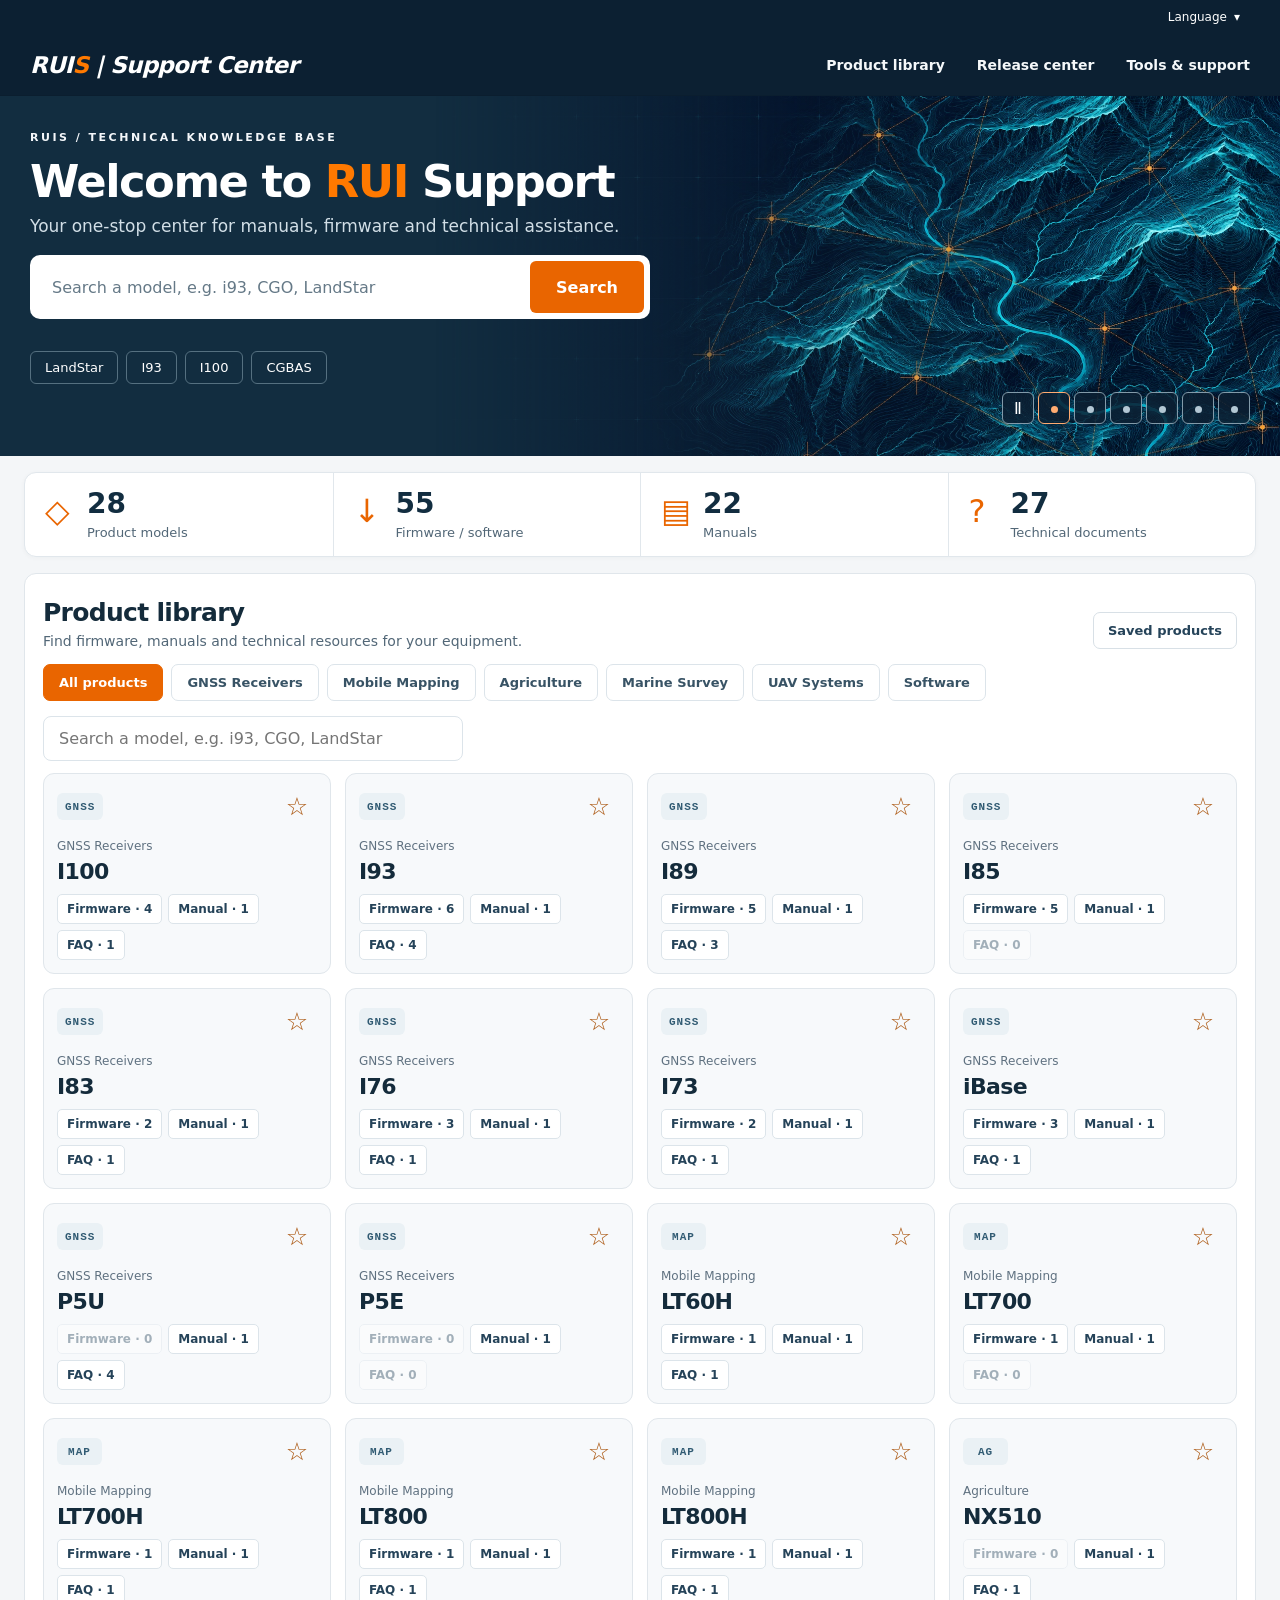
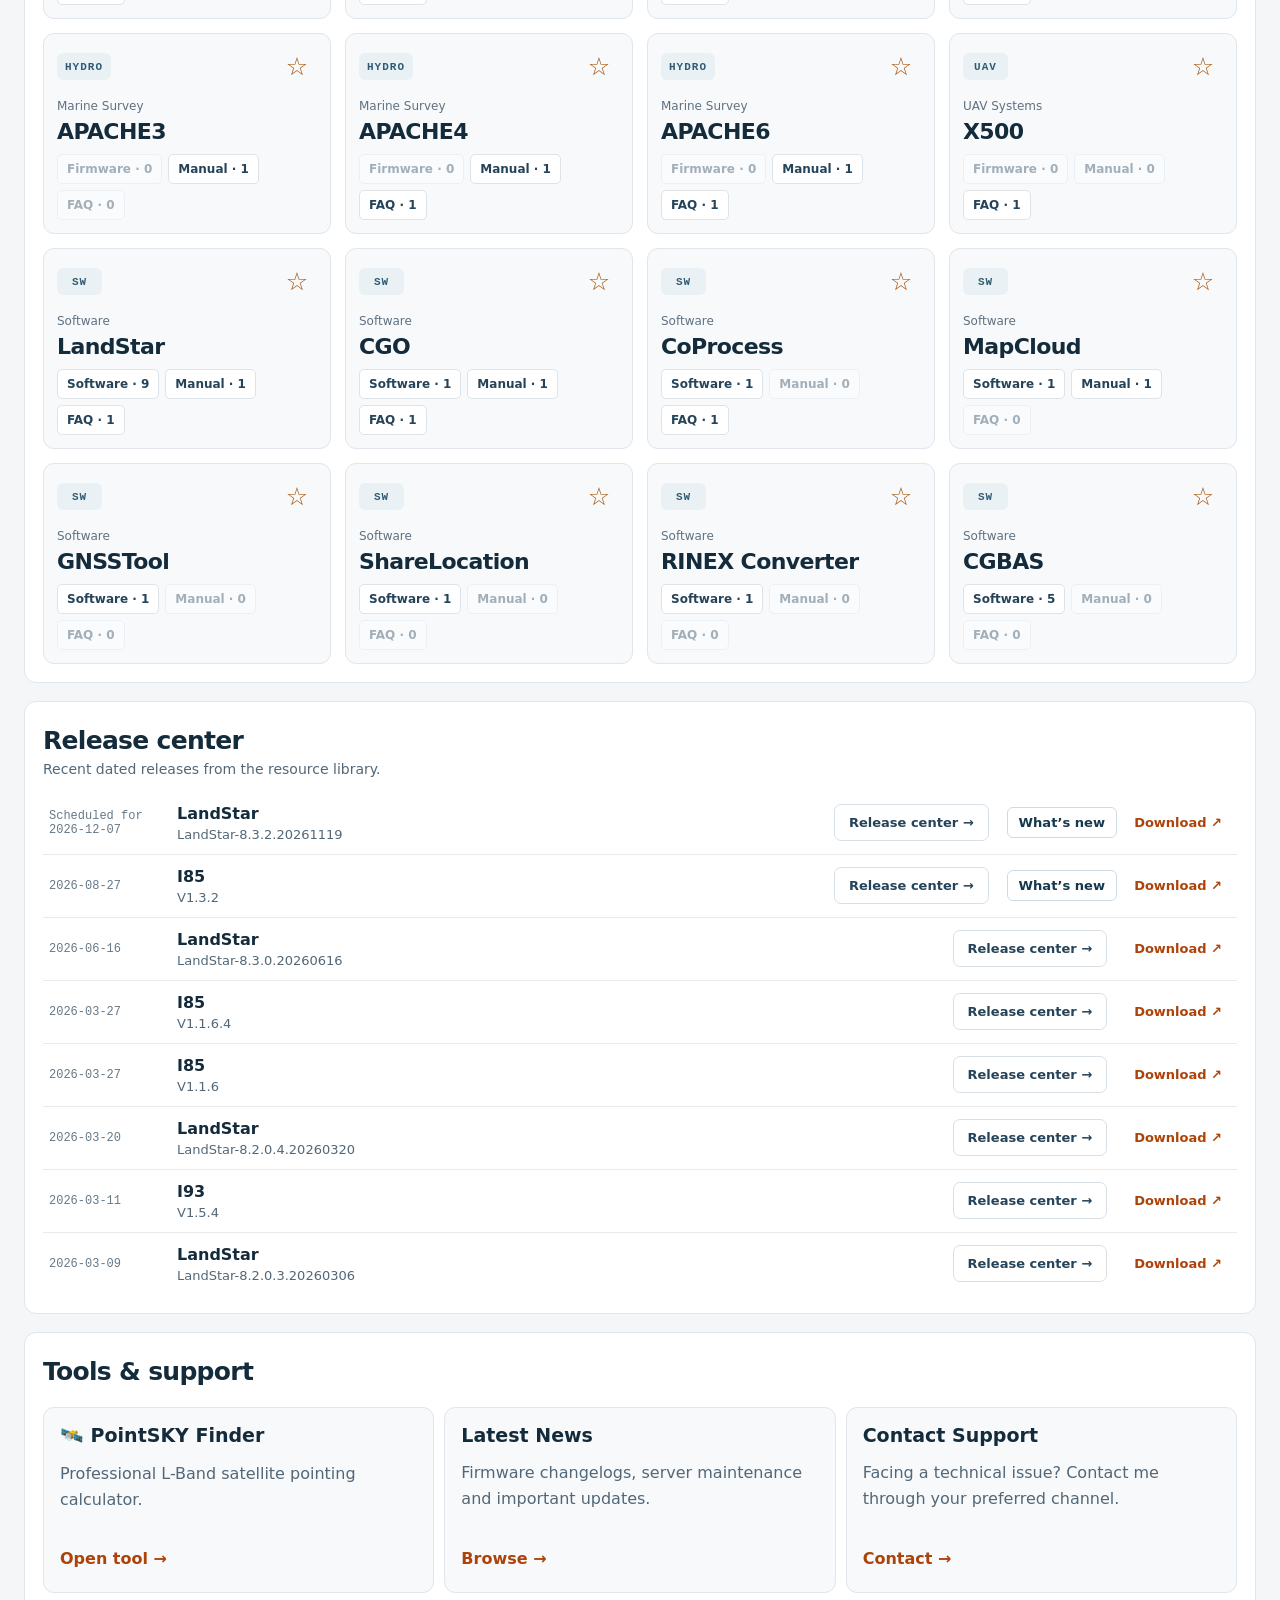
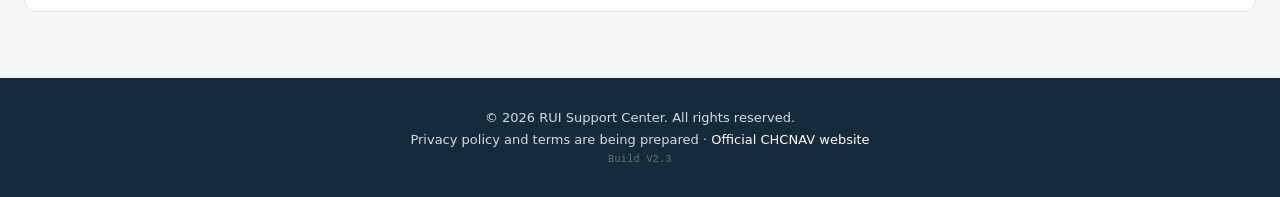
==== index.html @ ce7912c0 "Add multilingual release notes dialogs" ====
<!DOCTYPE html>
<html lang="zh-CN">
<head>
    <meta charset="UTF-8">
    <meta name="viewport" content="width=device-width, initial-scale=1.0">
    <meta name="description" content="RUI Support Center provides firmware, manuals, FAQs and technical support resources for CHCNAV equipment in the CIS region.">
    <meta name="theme-color" content="#f4f6f8">
    <meta name="application-version" content="20261124.2">
    <title>RUI Support Center</title>

    <link rel="stylesheet" href="style.css?v=preview1">

    <!-- ECharts 5 no longer ships map data; this script only registers the world map dataset. -->

</head>
<body>
    <a class="skip-link" href="#mainContent">跳转到主要内容</a>

    

    <header class="site-header">
        <div class="top-bar">
            <div class="lang-selector">
                <button id="languageButton" class="lang-toggle" type="button" aria-haspopup="true" aria-expanded="false" aria-controls="langDropdown">
                    <span class="current-lang" data-i18n="lang_select">语言 / Language</span>
                    <span aria-hidden="true">▾</span>
                </button>
                <ul class="lang-dropdown" id="langDropdown" role="menu" aria-label="Language">
                    <li><button type="button" role="menuitem" data-lang="zh">中文</button></li>
                    <li><button type="button" role="menuitem" data-lang="en">English</button></li>
                    <li><button type="button" role="menuitem" data-lang="ru">Русский</button></li>
                    <li><button type="button" role="menuitem" data-lang="kk">Қазақша</button></li>
                    <li><button type="button" role="menuitem" data-lang="uz">Oʻzbekcha</button></li>
                    <li><button type="button" role="menuitem" data-lang="mn">Монгол</button></li>
                    <li><button type="button" role="menuitem" data-lang="uk">Українська</button></li>
                </ul>
            </div>
        </div>

        <div class="main-header">
            <a class="logo" href="#mainContent" aria-label="RUI Support Center">RUI<span>S</span> | Support Center</a>
            <button id="mobileMenuButton" class="mobile-menu-toggle" type="button" aria-label="打开菜单" aria-expanded="false" aria-controls="navMenu">☰</button>
            <div class="header-links"><a href="#catalog" data-i18n="hub_products">Products</a><a href="#releases" data-i18n="hub_releases">Release center</a><a href="#tools" data-i18n="hub_tools">Tools</a></div>
        </div>
    </header>
    <div id="mobileMenuBackdrop" class="mobile-menu-backdrop" aria-hidden="true"></div>

    <nav class="nav-menu" id="navMenu" aria-label="产品资料导航"></nav>
    <main id="mainContent">
        <section class="hero-section" id="heroSection" aria-labelledby="heroTitle">
            <div class="hero-art" aria-hidden="true">
                <img class="drone-photo" src="assets/x500-aa6-original.jpg" alt="" width="3000" height="1998">
                <div class="survey-grid"></div>
                <div class="survey-route"></div>
                <span class="survey-model survey-x500">X500</span>
                <span class="survey-model survey-aa6">AA6</span>
            </div>
            <div class="hero-kicker">RUIS / TECHNICAL KNOWLEDGE BASE</div>
            <h1 id="heroTitle" data-i18n="hero_title">欢迎来到 <span>RUI</span> 技术支持</h1>
            <p data-i18n="hero_desc">您的说明书、固件和技术支持一站式中心。</p>

            <form class="search-container" id="searchForm" role="search" novalidate>
                <label class="sr-only" for="searchInput" data-i18n="search_label">搜索产品型号</label>
                <input type="search" id="searchInput" class="search-input" autocomplete="off" data-i18n="search_placeholder" placeholder="搜索型号，例如 i93、CGO、LandStar">
                <button class="search-btn" type="submit" data-i18n="search_go">搜索</button>
            </form>
            <p id="searchStatus" class="search-status" role="status" aria-live="polite"></p>
            <div id="quickModels" class="quick-models"></div>
            <div id="uavQuickModels" class="quick-models">
                <button type="button" class="quick-model" data-uav-model="X500">X500</button>
                <button type="button" class="quick-model" data-uav-model="AA6">AA6</button>
            </div>
            <div class="background-picker">
                <button id="backgroundToggle" type="button"></button>
                <div id="backgroundControls" role="group"></div>
            </div>
        </section>
        <div class="hub-wrap">
          <div id="hubStats" class="hub-stats"></div>
          <section id="catalog" class="hub-section"><div class="section-head"><div><span class="eyebrow">01 / RESOURCE LIBRARY</span><h2 data-i18n="hub_products">Products</h2><p data-i18n="hub_catalog_desc">Find the right resources for your equipment.</p></div><button id="savedToggle" class="secondary-btn" type="button" aria-pressed="false" data-i18n="hub_saved">Saved products</button></div><div id="categoryFilters" class="category-filters"></div><label class="sr-only" for="catalogSearch" data-i18n="search_label">Search</label><input id="catalogSearch" class="catalog-search" type="search" data-i18n="search_placeholder" placeholder="Search model"><div id="productGrid" class="product-grid"></div></section>
          <section id="releases" class="hub-section"><div class="section-head"><div><span class="eyebrow">02 / VERSION HISTORY</span><h2 data-i18n="hub_releases">Release center</h2><p data-i18n="hub_release_desc">Latest dated releases from the resource library.</p></div></div><div id="releaseList" class="release-list"></div></section>
          <section id="tools" class="hub-section"><div class="section-head"><div><span class="eyebrow">03 / FIELD WORKSPACE</span><h2 data-i18n="hub_tools">Tools & support</h2></div></div>
        <section class="content-container" aria-label="快捷工具">
            <article class="card">
                <h2 data-i18n="ps_title">🛰️ PointSKY 寻星助手</h2>
                <p data-i18n="ps_desc_card">专业 L-Band 卫星寻星计算工具。</p>
                <button class="card-action" type="button" data-action="open-tool" data-i18n="btn_open_tool">打开工具</button>
            </article>

            <article class="card">
                <h2 data-i18n="card_doc_title">最新公告</h2>
                <p data-i18n="card_doc_desc">查看固件更新日志、服务器维护通知及重要新闻。</p>
                <button class="card-action" type="button" data-action="open-news" data-i18n="btn_browse">浏览</button>
            </article>

            <article class="card">
                <h2 data-i18n="card_ticket_title">联系技术支持</h2>
                <p data-i18n="card_ticket_desc">遇到技术难题？请通过常用渠道联系我。</p>
                <button class="card-action" type="button" data-action="open-contact" data-i18n="btn_submit">联系</button>
            </article>
        </section>
        </section></div>
    </main>

    <footer class="site-footer">
        <p>&copy; <span id="currentYear">2026</span> RUI Support Center. All rights reserved.</p>
        <p><span data-i18n="legal_pending">隐私政策与服务条款正在完善</span> · <a href="https://chcnav.com" target="_blank" rel="noopener noreferrer" data-i18n="official_site">CHCNAV 官方网站</a></p>
        <p class="build-version">Build V2.3</p>
    </footer>

    <div id="resourceModal" class="modal" role="dialog" aria-modal="true" aria-labelledby="resourceModalTitle" aria-hidden="true">
        <div class="modal-content" tabindex="-1">
            <div class="modal-header">
                <h2 id="resourceModalTitle">Downloads</h2>
                <button class="close-btn" type="button" data-close-modal="resourceModal" aria-label="关闭">&times;</button>
            </div>
            <div class="resource-tabs" id="resourceTabs" role="tablist"></div>
            <div class="modal-body" id="resourceModalList" role="tabpanel" tabindex="0"></div>
        </div>
    </div>

    <div id="contactModal" class="modal" role="dialog" aria-modal="true" aria-labelledby="contactModalTitle" aria-hidden="true">
        <div class="modal-content" tabindex="-1">
            <div class="modal-header">
                <h2 id="contactModalTitle" data-i18n="contact_title">联系技术支持</h2>
                <button class="close-btn" type="button" data-close-modal="contactModal" aria-label="关闭">&times;</button>
            </div>
            <div class="modal-body">
                <p class="modal-subtitle" data-i18n="contact_subtitle">请选择常用的联系方式：</p>
                <div class="contact-grid">
                    <a href="https://t.me/ccccrui" target="_blank" rel="noopener noreferrer" class="contact-card telegram">
                        <span class="icon" aria-hidden="true">✈️</span>
                        <strong>Telegram</strong>
                        <span>@ccccrui</span>
                    </a>
                    <a href="https://wa.me/79895775258" target="_blank" rel="noopener noreferrer" class="contact-card whatsapp">
                        <span class="icon" aria-hidden="true">🟢</span>
                        <strong>WhatsApp</strong>
                        <span>+7 989 577-52-58</span>
                    </a>
                    <a href="mailto:rui_chen@chcnav.com" class="contact-card email">
                        <span class="icon" aria-hidden="true">📧</span>
                        <strong>Email</strong>
                        <span data-i18n="send_email">发送邮件</span>
                    </a>
                </div>
            </div>
        </div>
    </div>

    <div id="searchResultModal" class="modal" role="dialog" aria-modal="true" aria-labelledby="searchResultTitle" aria-hidden="true">
        <div class="modal-content search-modal-content" tabindex="-1">
            <div class="modal-header">
                <h2 id="searchResultTitle" data-i18n="search_results">搜索结果</h2>
                <button class="close-btn" type="button" data-close-modal="searchResultModal" aria-label="关闭">&times;</button>
            </div>
            <div class="modal-body">
                <p id="searchResultSummary" class="modal-subtitle"></p>
                <div id="searchResultList" class="search-result-list"></div>
            </div>
        </div>
    </div>

    <aside id="updateToast" class="update-toast" role="status" aria-live="polite" aria-label="Latest release" aria-hidden="true">
        <div class="toast-header">
            <span class="toast-title" data-i18n="latest_release">🔔 最新发布</span>
            <button class="close-toast" id="closeToastButton" type="button" aria-label="关闭">&times;</button>
        </div>
        <div class="toast-body">
            <div class="toast-model" id="toastModel">Model</div>
            <div class="toast-version">
                <span id="toastVer">V1.0.0</span>
                <span class="toast-tag">NEW</span>
            </div>
            <div class="toast-date" id="toastDate"></div>
            <a id="toastLink" class="toast-btn" target="_blank" rel="noopener noreferrer" tabindex="-1" data-i18n="download_now">立即查看</a>
        </div>
    </aside>

    <div id="toolModal" class="modal" role="dialog" aria-modal="true" aria-labelledby="toolModalTitle" aria-hidden="true">
        <div class="modal-content modern-modal" tabindex="-1">
            <div class="modern-header">
                <div class="header-title">
                    <h2 id="toolModalTitle" data-i18n="ps_title">🛰️ PointSKY 寻星助手</h2>
                    <span data-i18n="ps_subtitle">专业版 v2.2</span>
                </div>
                <button class="close-btn modern-close" type="button" data-close-modal="toolModal" aria-label="关闭">&times;</button>
            </div>

            <div class="modern-body">
                <div class="modern-grid">
                    <section class="panel-settings" aria-label="PointSKY settings">
                        <div class="section-block">
                            <label class="section-label" for="psSat" data-i18n="ps_label_sat">📡 卫星选择</label>
                            <select id="psSat" class="modern-select">
                                <option value="region_as" data-i18n="ps_opt_as">APAC - 亚太/俄罗斯 (83.5°E)</option>
                                <option value="region_am" data-i18n="ps_opt_am">Americas - 美洲 (98°W)</option>
                            </select>
                            <div class="sat-info-display" id="satInfoDisplay">--</div>
                        </div>

                        <div class="section-block">
                            <div class="label-row">
                                <span class="section-label" data-i18n="ps_label_loc">📍 地面站位置</span>
                                <button id="autoLocationButton" type="button" class="text-btn" data-i18n="ps_btn_auto">⌖ 自动定位</button>
                            </div>
                            <div class="input-grid">
                                <div class="input-group">
                                    <label for="psLat" data-i18n="ps_ph_lat">纬度</label>
                                    <input type="number" id="psLat" class="modern-input" min="-90" max="90" step="any" inputmode="decimal">
                                </div>
                                <div class="input-group">
                                    <label for="psLon" data-i18n="ps_ph_lon">经度</label>
                                    <input type="number" id="psLon" class="modern-input" min="-180" max="180" step="any" inputmode="decimal">
                                </div>
                                <div class="input-group">
                                    <label for="psAlt" data-i18n="ps_ph_alt">高度 (m)</label>
                                    <input type="number" id="psAlt" class="modern-input" min="-500" max="10000" step="1" value="10" inputmode="decimal">
                                </div>
                            </div>
                        </div>

                        <p id="psFormError" class="form-error" role="alert" aria-live="assertive"></p>
                        <button id="calculatePointSkyButton" type="button" class="modern-btn-main" data-i18n="ps_btn_calc">开始计算</button>
                        <a href="https://passport-asia.chcnav.com/service-area/global-cover?industry=lawn-robot" target="_blank" rel="noopener noreferrer" class="modern-btn-cover" data-i18n="ps_btn_cover">🗺️ 覆盖图</a>
                    </section>

                    <section class="panel-dashboard" aria-label="PointSKY results">
                        <div class="result-cards">
                            <div class="res-card">
                                <span class="res-label" data-i18n="ps_lbl_az">方位角</span>
                                <output class="res-val" id="resAz">--°</output>
                            </div>
                            <div class="res-card">
                                <span class="res-label" data-i18n="ps_lbl_el">俯仰角</span>
                                <output class="res-val" id="resEl">--°</output>
                            </div>
                            <div class="res-card">
                                <span class="res-label" data-i18n="ps_lbl_dist">直线距离</span>
                                <output class="res-val highlight" id="resDist">-- km</output>
                            </div>
                        </div>

                        <div class="compass-wrapper">
                            <div class="compass-header-row">
                                <div class="compass-label" data-i18n="ps_lbl_compass">寻星指南针</div>
                                <button id="btnCompass" class="compass-toggle" type="button" data-i18n="ps_btn_compass_on">📱 启用罗盘</button>
                            </div>
                            <div class="modern-compass" aria-hidden="true">
                                <div class="compass-dial" id="compassDial">
                                    <span class="c-txt n">N</span><span class="c-txt e">E</span><span class="c-txt s">S</span><span class="c-txt w">W</span>
                                </div>
                                <div class="compass-needle-wrap" id="psArrow">
                                    <div class="needle-body"></div><div class="needle-head"></div>
                                </div>
                            </div>
                            <p id="psInvisible" class="status-badge unavailable" hidden data-i18n="ps_status_invisible">⛔ 卫星不可见</p>
                            <p id="psWarn" class="status-badge error" hidden data-i18n="ps_warn_low">⚠️ 仰角过低</p>
                            <p id="psOk" class="status-badge success" hidden data-i18n="ps_status_good">✅ 信号条件良好</p>
                        </div>
                    </section>
                </div>
            </div>
        </div>
    </div>

    <nav class="bottom-nav" aria-label="Quick navigation">
      <a href="#mainContent"><b aria-hidden="true">⌂</b><span>Home</span></a>
      <a href="#catalog"><b aria-hidden="true">▦</b><span data-i18n="hub_products">Products</span></a>
      <a href="#releases"><b aria-hidden="true">↓</b><span data-i18n="hub_releases">Releases</span></a>
      <a href="#tools"><b aria-hidden="true">⚙</b><span data-i18n="hub_tools">Tools</span></a>
    </nav>
    <div id="releaseNotesModal" class="modal" role="dialog" aria-modal="true" aria-labelledby="releaseNotesTitle" aria-hidden="true">
        <div class="modal-content" tabindex="-1">
            <div class="modal-header">
                <div><h2 id="releaseNotesTitle"></h2><p id="releaseNotesVersion"></p></div>
                <button type="button" class="close-btn" data-close-modal="releaseNotesModal">&times;</button>
            </div>
            <div class="modal-body">
                <div class="notes-language">
                    <label id="releaseNotesLanguageLabel" for="releaseNotesLanguage"></label>
                    <select id="releaseNotesLanguage"></select>
                </div>
                <ul id="releaseNotesEntries"></ul>
            </div>
        </div>
    </div>
    <noscript><p class="noscript-message">This website requires JavaScript to display support resources.</p></noscript>
    <script src="data.js?v=20261125.1"></script>
    <script src="main.js?v=preview1"></script>
    <script src="visual.js?v=2.3"></script>
    <script src="release-notes.js?v=preview1"></script>
    <script src="hub.js?v=preview1"></script>
</body>
</html>
---- style.css ----
:root {
    --primary-color: #f37021;
    --primary-hover: #d95d0b;
    --primary-glow: rgba(243, 112, 33, 0.35);
    --tech-cyan: #37ddea;
    --tech-cyan-dim: rgba(55, 221, 234, 0.18);
    --text-main: #222b33;
    --text-muted: #66727d;
    --text-light: #ffffff;
    --bg-page: #021019;
    --bg-section: #f5f7f9;
    --bg-dark-glass: rgba(9, 18, 26, 0.97);
    --border-line: #dfe5e9;
    --font-tech: ui-monospace, SFMono-Regular, "SF Mono", "Cascadia Code", Consolas, monospace;
    --font-base: "Segoe UI", Roboto, Helvetica, Arial, sans-serif;
    --shadow-lg: 0 24px 70px rgba(0, 0, 0, 0.35);
}

*, *::before, *::after {
    box-sizing: border-box;
}

html {
    color-scheme: light;
}

body {
    min-width: 280px;
    min-height: 100vh;
    margin: 0;
    color: var(--text-main);
    background: var(--bg-page);
    font-family: var(--font-base);
    overflow-x: hidden;
}

body.modal-open {
    overflow: hidden;
}

body.mobile-menu-open {
    overflow: hidden;
}

button, input, select {
    font: inherit;
}

button {
    cursor: pointer;
}

button:disabled {
    cursor: not-allowed;
}

a {
    color: inherit;
    text-decoration: none;
}

ul {
    margin: 0;
    padding: 0;
}

[hidden] {
    display: none !important;
}

button:focus-visible,
a:focus-visible,
input:focus-visible,
select:focus-visible,
[tabindex]:focus-visible {
    outline: 3px solid var(--primary-color);
    outline-offset: 3px;
}

.sr-only {
    position: absolute !important;
    width: 1px;
    height: 1px;
    padding: 0;
    margin: -1px;
    overflow: hidden;
    clip: rect(0, 0, 0, 0);
    white-space: nowrap;
    border: 0;
}

.skip-link {
    position: fixed;
    top: 10px;
    left: 10px;
    z-index: 20000;
    padding: 10px 16px;
    border-radius: 6px;
    color: #fff;
    background: var(--primary-color);
    transform: translateY(-160%);
    transition: transform 0.2s ease;
}

.skip-link:focus {
    transform: translateY(0);
}

.bg-decorations {
    position: fixed;
    inset: 0;
    z-index: 0;
    pointer-events: none;
    overflow: hidden;
    background: radial-gradient(circle at 50% 25%, #0b3548 0, #031722 48%, #021019 100%);
}

#global-map-bg,
.map-overlay {
    position: absolute;
    inset: 0;
    width: 100%;
    height: 100%;
}

#global-map-bg.map-fallback {
    background-image:
        linear-gradient(rgba(55, 221, 234, 0.035) 1px, transparent 1px),
        linear-gradient(90deg, rgba(55, 221, 234, 0.035) 1px, transparent 1px);
    background-size: 60px 60px;
}

.map-overlay {
    z-index: 2;
    background: rgba(2, 16, 25, 0.2);
}

.site-header,
main,
.site-footer {
    position: relative;
    z-index: 1;
}

.site-header {
    z-index: 1000;
}

.top-bar {
    min-height: 34px;
    padding: 4px clamp(16px, 4vw, 50px);
    color: #d5dde2;
    background: #263844;
    text-align: right;
}

.lang-selector {
    position: relative;
    display: inline-block;
}

.lang-toggle {
    display: inline-flex;
    align-items: center;
    gap: 7px;
    min-height: 34px;
    padding: 4px 10px;
    border: 0;
    border-radius: 5px;
    color: inherit;
    background: transparent;
    font-size: 12px;
}

.lang-toggle:hover,
.lang-toggle[aria-expanded="true"] {
    color: #fff;
    background: rgba(255, 255, 255, 0.1);
}

.lang-dropdown {
    display: none;
    position: absolute;
    top: calc(100% + 6px);
    right: 0;
    z-index: 1200;
    width: max-content;
    min-width: 170px;
    overflow: hidden;
    border: 1px solid var(--border-line);
    border-radius: 9px;
    background: #fff;
    box-shadow: 0 16px 40px rgba(0, 0, 0, 0.24);
    list-style: none;
    text-align: left;
}

.lang-dropdown.show {
    display: block;
    animation: fade-in 0.18s ease-out;
}

.lang-dropdown li + li {
    border-top: 1px solid #eff2f4;
}

.lang-dropdown button {
    width: 100%;
    padding: 10px 16px;
    border: 0;
    color: #2f3940;
    background: #fff;
    text-align: left;
}

.lang-dropdown button:hover {
    color: var(--primary-hover);
    background: #f7f8f9;
}

.main-header {
    position: relative;
    display: flex;
    align-items: center;
    justify-content: space-between;
    height: 78px;
    padding: 0 clamp(18px, 4vw, 54px);
    border-bottom: 1px solid rgba(0, 0, 0, 0.06);
    background: rgba(255, 255, 255, 0.97);
    box-shadow: 0 5px 22px rgba(0, 0, 0, 0.08);
    backdrop-filter: blur(12px);
}

.logo {
    flex: 0 0 auto;
    color: #172129;
    font-family: Arial Black, var(--font-base);
    font-size: clamp(21px, 2vw, 28px);
    font-weight: 900;
    letter-spacing: 0.7px;
}

.logo span {
    color: var(--primary-color);
}

.nav-menu {
    position: absolute;
    top: 0;
    left: 50%;
    display: flex;
    align-items: stretch;
    height: 100%;
    gap: clamp(17px, 2.3vw, 40px);
    transform: translateX(-50%);
}

.nav-items {
    display: contents;
}

.mobile-menu-header,
.mobile-menu-backdrop {
    display: none;
}

.nav-item {
    position: relative;
    display: flex;
    align-items: stretch;
}

.nav-link {
    position: relative;
    display: flex;
    align-items: center;
    padding: 0;
    border: 0;
    color: #39434a;
    background: transparent;
    font-size: 14px;
    font-weight: 700;
    text-transform: uppercase;
    white-space: nowrap;
}

.nav-link::after {
    content: "";
    position: absolute;
    right: 50%;
    bottom: 0;
    left: 50%;
    height: 3px;
    background: var(--primary-color);
    box-shadow: 0 -2px 10px var(--primary-glow);
    transition: left 0.2s ease, right 0.2s ease;
}

.nav-item:hover .nav-link,
.nav-item:focus-within .nav-link,
.nav-item.open .nav-link {
    color: var(--primary-hover);
}

.nav-item:hover .nav-link::after,
.nav-item:focus-within .nav-link::after,
.nav-item.open .nav-link::after {
    right: 0;
    left: 0;
}

.dropdown-menu {
    display: none;
    position: absolute;
    top: 78px;
    left: 50%;
    z-index: 1100;
    width: max-content;
    min-width: 450px;
    max-height: min(70vh, 650px);
    overflow-y: auto;
    border: 1px solid var(--tech-cyan-dim);
    border-top: 3px solid var(--primary-color);
    border-radius: 0 0 10px 10px;
    color: #fff;
    background: var(--bg-dark-glass);
    box-shadow: var(--shadow-lg);
    transform: translateX(-50%);
    backdrop-filter: blur(14px);
}

.nav-item:hover .dropdown-menu,
.nav-item:focus-within .dropdown-menu,
.nav-item.open .dropdown-menu {
    display: block;
    animation: menu-down 0.2s ease-out;
}

.product-group {
    display: flex;
    align-items: center;
    justify-content: space-between;
    gap: 24px;
    min-width: 450px;
    padding: 13px 18px;
    border-bottom: 1px solid rgba(255, 255, 255, 0.07);
}

.product-group:last-child {
    border-bottom: 0;
}

.product-group:hover {
    background: linear-gradient(90deg, rgba(243, 112, 33, 0.13), transparent);
}

.product-title {
    color: #fff;
    font-weight: 700;
    letter-spacing: 0.5px;
}

.product-links {
    display: flex;
    align-items: center;
    gap: 7px;
}

.product-link {
    padding: 5px 7px;
    border: 1px solid transparent;
    border-radius: 4px;
    color: #c7d1d7;
    background: transparent;
    font-size: 11px;
    font-weight: 650;
    text-transform: uppercase;
}

.product-link:not(:disabled):hover {
    border-color: rgba(243, 112, 33, 0.45);
    color: #fff;
    background: rgba(243, 112, 33, 0.13);
}

.product-link:disabled {
    color: #66717a;
    text-decoration: line-through;
}

.mobile-menu-toggle {
    display: none;
    min-width: 44px;
    min-height: 44px;
    border: 1px solid #d6dde1;
    border-radius: 8px;
    color: #28323a;
    background: #fff;
    font-size: 21px;
}

.hero-section {
    position: relative;
    min-height: 540px;
    overflow: hidden;
    padding: clamp(105px, 13vw, 155px) 20px 145px;
    color: #fff;
    text-align: center;
}

#particleCanvas {
    position: absolute;
    inset: 0;
    z-index: 0;
    pointer-events: none;
}

.hero-section h1,
.hero-section > p,
.search-container,
.search-status {
    position: relative;
    z-index: 1;
}

.hero-section h1 {
    max-width: 1000px;
    margin: 0 auto 18px;
    color: #fff;
    font-size: clamp(2.15rem, 5vw, 3.65rem);
    line-height: 1.14;
    text-shadow: 0 7px 24px rgba(0, 0, 0, 0.75);
}

.hero-section h1 span {
    color: var(--primary-color);
}

.hero-section > p {
    margin: 0 auto 40px;
    color: rgba(255, 255, 255, 0.88);
    font-size: clamp(1rem, 2vw, 1.23rem);
    text-shadow: 0 3px 10px rgba(0, 0, 0, 0.65);
}

.search-container {
    display: flex;
    justify-content: center;
    gap: 10px;
    width: min(100%, 670px);
    margin: 0 auto;
}

.search-input {
    min-width: 0;
    flex: 1 1 auto;
    min-height: 52px;
    padding: 13px 24px;
    border: 1px solid rgba(255, 255, 255, 0.28);
    border-radius: 28px;
    color: #fff;
    background: rgba(255, 255, 255, 0.11);
    box-shadow: 0 8px 24px rgba(0, 0, 0, 0.18);
    backdrop-filter: blur(12px);
}

.search-input::placeholder {
    color: rgba(255, 255, 255, 0.72);
}

.search-input:focus {
    border-color: var(--primary-color);
    background: rgba(255, 255, 255, 0.16);
    box-shadow: 0 0 0 4px rgba(243, 112, 33, 0.18), 0 8px 24px rgba(0, 0, 0, 0.18);
}

.search-btn {
    min-width: 110px;
    min-height: 52px;
    padding: 13px 26px;
    border: 0;
    border-radius: 28px;
    color: #fff;
    background: linear-gradient(135deg, var(--primary-color), #ff9a44);
    box-shadow: 0 8px 22px var(--primary-glow);
    font-weight: 750;
    transition: transform 0.2s ease, box-shadow 0.2s ease;
}

.search-btn:hover {
    box-shadow: 0 11px 28px rgba(243, 112, 33, 0.5);
    transform: translateY(-2px);
}

.search-status {
    min-height: 24px;
    margin: 12px auto 0 !important;
    color: #ffd3b8 !important;
    font-size: 14px !important;
}

.content-container {
    display: grid;
    grid-template-columns: repeat(3, minmax(0, 1fr));
    gap: 24px;
    width: min(calc(100% - 40px), 1160px);
    margin: -73px auto 0;
    padding-bottom: 45px;
}

.card {
    position: relative;
    display: flex;
    min-height: 245px;
    flex-direction: column;
    overflow: hidden;
    padding: 34px;
    border: 1px solid rgba(255, 255, 255, 0.12);
    border-radius: 16px;
    color: #fff;
    background: rgba(10, 24, 34, 0.9);
    box-shadow: 0 15px 40px rgba(0, 0, 0, 0.28);
    backdrop-filter: blur(14px);
    transition: transform 0.25s ease, border-color 0.25s ease, box-shadow 0.25s ease;
}

.card::before {
    content: "";
    position: absolute;
    top: 0;
    right: 0;
    left: 0;
    height: 3px;
    background: linear-gradient(90deg, transparent, var(--primary-color), transparent);
    opacity: 0.65;
}

.card:hover {
    border-color: rgba(243, 112, 33, 0.72);
    box-shadow: 0 22px 55px rgba(0, 0, 0, 0.4);
    transform: translateY(-7px);
}

.card h2 {
    margin: 0 0 14px;
    font-size: 1.35rem;
}

.card p {
    flex: 1 1 auto;
    margin: 0 0 27px;
    color: rgba(255, 255, 255, 0.72);
    line-height: 1.65;
}

.card-action {
    align-self: flex-start;
    padding: 8px 0;
    border: 0;
    color: var(--primary-color);
    background: transparent;
    font-weight: 750;
}

.card-action::after {
    content: " →";
}

.card-action:hover {
    color: #ff9a5f;
}

.site-footer {
    margin-top: 65px;
    padding: 34px 20px;
    color: #c4cdd2;
    background: #263844;
    text-align: center;
    font-size: 13px;
}

.site-footer p {
    margin: 7px 0;
}

.site-footer a {
    color: #fff;
}

.site-footer a:hover {
    color: var(--primary-color);
}

.build-version {
    color: rgba(196, 205, 210, 0.48);
    font-family: var(--font-tech);
    font-size: 10px;
    letter-spacing: 0.4px;
}

.modal {
    display: none;
    position: fixed;
    inset: 0;
    z-index: 10000;
    align-items: center;
    justify-content: center;
    overflow-y: auto;
    padding: 24px;
    background: rgba(0, 0, 0, 0.72);
    backdrop-filter: blur(6px);
}

.modal.is-open {
    display: flex;
}

.modal-content {
    width: min(100%, 720px);
    max-height: calc(100vh - 48px);
    overflow: hidden;
    border: 1px solid rgba(55, 221, 234, 0.3);
    border-radius: 11px;
    color: #fff;
    background: var(--bg-dark-glass);
    box-shadow: var(--shadow-lg);
    animation: modal-pop 0.22s ease-out;
}

.modal-header {
    display: flex;
    align-items: center;
    justify-content: space-between;
    gap: 20px;
    padding: 17px 22px;
    border-bottom: 1px solid rgba(55, 221, 234, 0.18);
    background: rgba(55, 221, 234, 0.05);
}

.modal-header h2 {
    margin: 0;
    color: var(--tech-cyan);
    font-family: var(--font-tech);
    font-size: 18px;
    line-height: 1.35;
}

.close-btn,
.close-toast {
    display: inline-flex;
    width: 40px;
    height: 40px;
    flex: 0 0 40px;
    align-items: center;
    justify-content: center;
    padding: 0;
    border: 0;
    border-radius: 50%;
    color: #bac3c8;
    background: transparent;
    font-size: 28px;
    line-height: 1;
}

.close-btn:hover,
.close-toast:hover {
    color: #fff;
    background: rgba(255, 255, 255, 0.1);
}

.modal-body {
    max-height: calc(100vh - 125px);
    overflow-y: auto;
    padding: 24px;
}

.modal-subtitle {
    margin-top: 0;
    color: #b8c2c8;
}

.empty-state {
    margin: 0;
    padding: 28px 16px;
    color: #9ca8af;
    text-align: center;
}

.firmware-item {
    display: flex;
    align-items: center;
    justify-content: space-between;
    gap: 18px;
    margin-bottom: 9px;
    padding: 14px 15px;
    border: 1px solid rgba(255, 255, 255, 0.08);
    border-radius: 7px;
    background: rgba(255, 255, 255, 0.035);
}

.firmware-item:hover {
    border-color: rgba(55, 221, 234, 0.3);
    background: rgba(55, 221, 234, 0.055);
}

.fw-info {
    min-width: 0;
}

.fw-version,
.fw-date {
    display: block;
    overflow-wrap: anywhere;
}

.fw-version {
    color: #fff;
    font-family: var(--font-tech);
    font-size: 14px;
}

.fw-date {
    margin-top: 5px;
    color: #87949c;
    font-size: 12px;
}

.fw-download-btn,
.verification-badge {
    flex: 0 0 auto;
    padding: 7px 13px;
    border-radius: 5px;
    font-size: 12px;
    font-weight: 750;
}

.fw-download-btn {
    border: 1px solid var(--primary-color);
    color: var(--primary-color);
}

.fw-download-btn:hover {
    color: #fff;
    background: var(--primary-color);
}

.verification-badge {
    border: 1px solid #9a7624;
    color: #e4bc61;
    background: rgba(154, 118, 36, 0.15);
}

.contact-grid {
    display: grid;
    grid-template-columns: repeat(3, minmax(0, 1fr));
    gap: 15px;
}

.contact-card {
    display: flex;
    min-height: 155px;
    min-width: 0;
    flex-direction: column;
    align-items: center;
    justify-content: center;
    padding: 22px 13px;
    overflow: hidden;
    border: 1px solid rgba(255, 255, 255, 0.1);
    border-radius: 9px;
    color: #d4dade;
    background: rgba(255, 255, 255, 0.035);
    text-align: center;
    transition: transform 0.2s ease, border-color 0.2s ease;
}

.contact-card:hover {
    border-color: var(--primary-color);
    transform: translateY(-4px);
}

.contact-card .icon {
    margin-bottom: 11px;
    font-size: 29px;
}

.contact-card strong {
    margin-bottom: 7px;
    color: #fff;
}

.contact-card span:last-child {
    max-width: 100%;
    overflow-wrap: anywhere;
    font-size: 12px;
}

.search-result-list {
    display: grid;
    gap: 12px;
}

.search-result-item {
    padding: 16px;
    border: 1px solid rgba(255, 255, 255, 0.09);
    border-radius: 8px;
    background: rgba(255, 255, 255, 0.035);
}

.search-result-item h3 {
    margin: 0 0 12px;
    color: #fff;
    font-family: var(--font-tech);
}

.search-result-actions {
    display: flex;
    flex-wrap: wrap;
    gap: 8px;
}

.resource-choice-btn {
    min-height: 38px;
    padding: 8px 12px;
    border: 1px solid rgba(55, 221, 234, 0.35);
    border-radius: 6px;
    color: var(--tech-cyan);
    background: transparent;
    font-size: 12px;
    font-weight: 700;
}

.resource-choice-btn:not(:disabled):hover {
    color: #071117;
    background: var(--tech-cyan);
}

.resource-choice-btn:disabled {
    border-color: rgba(255, 255, 255, 0.09);
    color: #6f7a81;
}

.news-item {
    margin-bottom: 14px;
    padding: 17px;
    border: 1px solid rgba(255, 255, 255, 0.09);
    border-radius: 8px;
    background: rgba(255, 255, 255, 0.03);
}

.news-item-header {
    display: flex;
    align-items: flex-start;
    justify-content: space-between;
    gap: 14px;
}

.news-item h3 {
    margin: 0;
    color: #fff;
    font-size: 15px;
}

.news-tag {
    flex: 0 0 auto;
    padding: 3px 7px;
    border: 1px solid #71808a;
    border-radius: 4px;
    color: #aeb8be;
    font-size: 10px;
    text-transform: uppercase;
}

.news-tag-software {
    border-color: rgba(71, 181, 105, 0.45);
    color: #6ed48d;
}

.news-tag-firmware {
    border-color: rgba(55, 221, 234, 0.4);
    color: var(--tech-cyan);
}

.news-date {
    display: block;
    margin-top: 7px;
    color: #7e8b93;
    font-size: 12px;
}

.release-notes {
    margin: 13px 0 0 19px;
    color: #bbc5ca;
    font-size: 13px;
    line-height: 1.55;
}

.release-notes li + li {
    margin-top: 7px;
}

.update-toast {
    position: fixed;
    right: -390px;
    bottom: 24px;
    z-index: 9000;
    width: min(330px, calc(100vw - 24px));
    overflow: hidden;
    border: 1px solid var(--tech-cyan);
    border-left: 4px solid var(--primary-color);
    border-radius: 9px;
    color: #fff;
    background: rgba(9, 18, 26, 0.97);
    box-shadow: 0 16px 44px rgba(0, 0, 0, 0.45);
    transition: right 0.4s ease;
    backdrop-filter: blur(12px);
}

.update-toast.show {
    right: 24px;
}

.toast-header {
    display: flex;
    align-items: center;
    justify-content: space-between;
    padding: 10px 15px;
    border-bottom: 1px solid rgba(255, 255, 255, 0.09);
}

.toast-title {
    color: var(--primary-color);
    font-size: 12px;
    font-weight: 800;
    text-transform: uppercase;
}

.close-toast {
    width: 34px;
    height: 34px;
    flex-basis: 34px;
    font-size: 22px;
}

.toast-body {
    padding: 16px;
}

.toast-model {
    margin-bottom: 5px;
    font-family: var(--font-tech);
    font-size: 18px;
    font-weight: 750;
}

.toast-version {
    display: flex;
    align-items: center;
    gap: 9px;
    margin-bottom: 8px;
    color: var(--tech-cyan);
    font-family: var(--font-tech);
}

.toast-tag {
    padding: 2px 5px;
    border-radius: 3px;
    color: #fff;
    background: var(--primary-color);
    font-family: var(--font-base);
    font-size: 9px;
}

.toast-date {
    margin-bottom: 13px;
    color: #8f9ba2;
    font-size: 12px;
}

.toast-btn {
    display: block;
    padding: 9px;
    border: 1px solid var(--tech-cyan);
    border-radius: 5px;
    color: var(--tech-cyan);
    text-align: center;
    font-weight: 750;
}

.toast-btn:hover {
    color: #071117;
    background: var(--tech-cyan);
}

#toolModal {
    z-index: 10100;
}

.modern-modal {
    width: min(100%, 920px);
    border: 0;
    border-radius: 14px;
    color: #29333a;
    background: #fff;
}

.modern-header {
    display: flex;
    flex: 0 0 auto;
    align-items: center;
    justify-content: space-between;
    gap: 18px;
    padding: 15px 22px;
    border-bottom: 1px solid #e6eaed;
    background: #f7f9fa;
}

.header-title {
    display: flex;
    min-width: 0;
    align-items: center;
    gap: 10px;
}

.header-title h2 {
    margin: 0;
    color: #26343e;
    font-size: 18px;
}

.header-title span {
    flex: 0 0 auto;
    padding: 3px 7px;
    border-radius: 4px;
    color: #64717a;
    background: #e7ebed;
    font-size: 11px;
}

.modern-close {
    color: #7b878e;
}

.modern-close:hover {
    color: #28343c;
    background: #e7ebed;
}

.modern-body {
    max-height: calc(100vh - 130px);
    overflow-y: auto;
    padding: 28px;
}

.modern-grid {
    display: grid;
    grid-template-columns: minmax(0, 1fr) minmax(0, 1fr);
    gap: 32px;
}

.panel-settings {
    display: flex;
    flex-direction: column;
    gap: 19px;
}

.panel-dashboard {
    padding: 22px;
    border: 1px solid #edf0f2;
    border-radius: 10px;
    background: #fafbfc;
}

.section-label {
    display: block;
    margin: 0 0 8px;
    color: #4c5961;
    font-size: 13px;
    font-weight: 750;
}

.modern-select,
.modern-input {
    width: 100%;
    min-height: 45px;
    padding: 10px 12px;
    border: 1px solid #cfd7dc;
    border-radius: 7px;
    color: #27333b;
    background: #fff;
}

.modern-select:focus,
.modern-input:focus {
    border-color: var(--primary-color);
    box-shadow: 0 0 0 3px rgba(243, 112, 33, 0.13);
    outline: none;
}

.sat-info-display {
    margin-top: 6px;
    padding: 8px 10px;
    border-radius: 5px;
    color: #637079;
    background: #f0f3f5;
    font-size: 12px;
}

.label-row {
    display: flex;
    align-items: center;
    justify-content: space-between;
    gap: 12px;
    margin-bottom: 8px;
}

.label-row .section-label {
    margin: 0;
}

.text-btn {
    min-height: 34px;
    padding: 4px 7px;
    border: 0;
    border-radius: 5px;
    color: var(--primary-hover);
    background: transparent;
    font-size: 12px;
    font-weight: 700;
}

.text-btn:hover {
    background: rgba(243, 112, 33, 0.08);
}

.input-grid {
    display: grid;
    grid-template-columns: repeat(3, minmax(0, 1fr));
    gap: 10px;
}

.input-group {
    min-width: 0;
}

.input-group label {
    display: block;
    margin-bottom: 5px;
    color: #65717a;
    font-size: 11px;
}

.form-error {
    min-height: 21px;
    margin: -5px 0 -8px;
    color: #b42318;
    font-size: 12px;
    line-height: 1.45;
}

.modern-btn-main,
.modern-btn-cover {
    display: block;
    width: 100%;
    min-height: 46px;
    padding: 12px;
    border-radius: 8px;
    text-align: center;
    font-size: 14px;
    font-weight: 750;
}

.modern-btn-main {
    border: 0;
    color: #fff;
    background: var(--primary-color);
    box-shadow: 0 6px 15px rgba(243, 112, 33, 0.27);
}

.modern-btn-main:hover {
    background: var(--primary-hover);
}

.modern-btn-cover {
    border: 2px solid var(--primary-color);
    color: var(--primary-hover);
    background: #fff;
}

.modern-btn-cover:hover {
    background: rgba(243, 112, 33, 0.07);
}

.result-cards {
    display: grid;
    grid-template-columns: repeat(2, minmax(0, 1fr));
    gap: 10px;
    margin-bottom: 20px;
}

.res-card {
    padding: 12px;
    border: 1px solid #e5e9ec;
    border-radius: 8px;
    background: #fff;
    text-align: center;
}

.res-card:last-child {
    grid-column: 1 / -1;
}

.res-label,
.res-val {
    display: block;
}

.res-label {
    margin-bottom: 5px;
    color: #7d8991;
    font-size: 11px;
}

.res-val {
    color: #2d3941;
    font-size: 18px;
    font-weight: 800;
}

.res-val.highlight {
    color: var(--primary-hover);
}

.res-val.danger-value {
    color: #b42318;
}

.compass-wrapper {
    text-align: center;
}

.compass-header-row {
    display: flex;
    align-items: center;
    justify-content: space-between;
    gap: 12px;
    margin-bottom: 14px;
}

.compass-label {
    color: #88949b;
    font-size: 11px;
    font-weight: 750;
    letter-spacing: 0.6px;
    text-transform: uppercase;
}

.compass-toggle {
    min-height: 32px;
    padding: 5px 10px;
    border: 1px solid #ccd4d9;
    border-radius: 18px;
    color: #536069;
    background: #fff;
    font-size: 11px;
}

.compass-toggle:hover {
    border-color: var(--primary-color);
    color: var(--primary-hover);
}

.compass-toggle.active {
    border-color: var(--primary-color);
    color: #fff;
    background: var(--primary-color);
}

.modern-compass {
    position: relative;
    width: 180px;
    height: 180px;
    margin: 0 auto;
    overflow: hidden;
    border: 6px solid #e0e5e8;
    border-radius: 50%;
    background: #fff;
    box-shadow: inset 0 0 24px rgba(0, 0, 0, 0.04);
}

.compass-dial,
.compass-needle-wrap {
    position: absolute;
    inset: 0;
    transition: transform 0.18s linear;
}

.c-txt {
    position: absolute;
    color: #aab3b8;
    font-size: 13px;
    font-weight: 800;
}

.c-txt.n { top: 5px; left: 50%; color: var(--primary-color); transform: translateX(-50%); }
.c-txt.e { top: 50%; right: 9px; transform: translateY(-50%); }
.c-txt.s { bottom: 5px; left: 50%; transform: translateX(-50%); }
.c-txt.w { top: 50%; left: 9px; transform: translateY(-50%); }

.needle-body {
    position: absolute;
    top: 0;
    left: 50%;
    width: 4px;
    height: 50%;
    margin-left: -2px;
    border-radius: 3px;
    background: #333e45;
}

.needle-head {
    position: absolute;
    top: -3px;
    left: 50%;
    width: 0;
    height: 0;
    margin-left: -7px;
    border-right: 7px solid transparent;
    border-bottom: 12px solid var(--primary-color);
    border-left: 7px solid transparent;
}

.status-badge {
    display: inline-block;
    margin: 14px 0 0;
    padding: 6px 13px;
    border-radius: 18px;
    font-size: 12px;
    font-weight: 700;
}

.status-badge.error { color: #b42318; background: #ffebe9; }
.status-badge.success { color: #20723a; background: #e7f6eb; }
.status-badge.unavailable { color: #6f1d1b; background: #f8d7da; }

.noscript-message {
    position: relative;
    z-index: 12000;
    margin: 0;
    padding: 15px;
    color: #fff;
    background: #8b1e1e;
    text-align: center;
}

@media (max-width: 1200px) {
    .main-header {
        height: 70px;
    }

    .mobile-menu-toggle {
        display: inline-flex;
        align-items: center;
        justify-content: center;
        position: relative;
        z-index: 2;
    }

    .mobile-menu-backdrop {
        display: block;
        position: fixed;
        inset: 0;
        z-index: 1040;
        opacity: 0;
        visibility: hidden;
        background: rgba(2, 12, 18, 0.58);
        backdrop-filter: blur(2px);
        transition: opacity 0.25s ease, visibility 0.25s ease;
    }

    .mobile-menu-backdrop.active {
        opacity: 1;
        visibility: visible;
    }

    .nav-menu {
        display: flex;
        position: fixed;
        top: 0;
        right: 0;
        bottom: 0;
        left: auto;
        z-index: 1050;
        width: min(88vw, 390px);
        height: 100vh;
        height: 100dvh;
        overflow: hidden;
        flex-direction: column;
        gap: 0;
        padding: 0;
        border: 0;
        background: #fff;
        box-shadow: -18px 0 50px rgba(0, 0, 0, 0.28);
        transform: translateX(105%);
        visibility: hidden;
        transition: transform 0.28s cubic-bezier(0.22, 0.8, 0.26, 1), visibility 0.28s ease;
    }

    .nav-menu.active {
        visibility: visible;
        transform: translateX(0);
    }

    .mobile-menu-header {
        display: flex;
        min-height: 68px;
        flex: 0 0 68px;
        align-items: center;
        justify-content: space-between;
        padding: max(10px, env(safe-area-inset-top)) 18px 10px;
        border-bottom: 1px solid #e7ebee;
        color: #202c34;
        background: #fff;
        font-size: 17px;
    }

    .mobile-menu-close {
        display: inline-flex;
        width: 44px;
        height: 44px;
        align-items: center;
        justify-content: center;
        padding: 0;
        border: 0;
        border-radius: 50%;
        color: #53616a;
        background: #f1f4f5;
        font-size: 29px;
        line-height: 1;
    }

    .mobile-menu-close:hover {
        color: #fff;
        background: var(--primary-color);
    }

    .nav-items {
        display: block;
        min-height: 0;
        flex: 1 1 auto;
        overflow-y: auto;
        overscroll-behavior: contain;
        padding-bottom: max(18px, env(safe-area-inset-bottom));
        -webkit-overflow-scrolling: touch;
    }

    .nav-item {
        display: block;
        border-bottom: 1px solid #edf0f2;
    }

    .nav-link {
        position: relative;
        width: 100%;
        min-height: 57px;
        padding: 13px 20px;
        justify-content: space-between;
        color: #29363e;
        background: #fff;
        font-size: 15px;
        text-align: left;
    }

    .nav-link::after {
        display: none;
    }

    .nav-link::before {
        content: "›";
        order: 2;
        color: #87939a;
        font-size: 25px;
        font-weight: 400;
        transform: rotate(0deg);
        transition: transform 0.2s ease, color 0.2s ease;
    }

    .nav-item.open .nav-link::before {
        color: var(--primary-color);
        transform: rotate(90deg);
    }

    .dropdown-menu,
    .nav-item:hover .dropdown-menu,
    .nav-item:focus-within .dropdown-menu {
        display: none;
        position: static;
        width: 100%;
        min-width: 0;
        max-height: none;
        overflow: visible;
        border: 0;
        border-left: 4px solid var(--primary-color);
        border-radius: 0;
        background: #f4f6f7;
        box-shadow: inset 0 5px 12px rgba(0, 0, 0, 0.04);
        transform: none;
    }

    .nav-item.open .dropdown-menu {
        display: block;
        animation: none;
    }

    .nav-item.open .nav-link {
        border-bottom: 1px solid #e2e7ea;
        color: var(--primary-hover);
        background: #fff8f3;
        box-shadow: none;
    }

    .product-group {
        min-width: 0;
        padding: 12px 18px 12px 23px;
        border-color: #e2e7ea;
    }

    .product-group:hover {
        background: #edf1f3;
    }

    .product-title {
        color: #3d4850;
        font-size: 13px;
    }

    .product-link {
        color: #58656d;
    }
}

@media (max-width: 780px) {
    .content-container {
        grid-template-columns: 1fr;
        width: min(calc(100% - 28px), 520px);
        margin-top: -58px;
    }

    .card {
        min-height: 210px;
        padding: 28px;
    }

    .modern-grid {
        grid-template-columns: 1fr;
        gap: 24px;
    }

    .contact-grid {
        grid-template-columns: 1fr;
    }

    .contact-card {
        min-height: 115px;
    }
}

@media (max-width: 560px) {
    .map-overlay {
        background: rgba(2, 16, 25, 0.12);
    }

    .top-bar {
        padding-right: 10px;
    }

    .main-header {
        padding: 0 14px;
    }

    .hero-section {
        min-height: 500px;
        padding: 95px 14px 120px;
    }

    .search-container {
        flex-direction: column;
    }

    .search-btn {
        width: 100%;
    }

    .product-group {
        align-items: flex-start;
        flex-direction: column;
        gap: 8px;
    }

    .product-links {
        width: 100%;
        flex-wrap: wrap;
    }

    .modal {
        align-items: flex-start;
        padding: 12px;
    }

    .modal-content {
        max-height: calc(100vh - 24px);
    }

    .modal-header,
    .modern-header {
        padding: 13px 15px;
    }

    .modal-body,
    .modern-body {
        max-height: calc(100vh - 93px);
        padding: 16px;
    }

    .firmware-item {
        align-items: flex-start;
        flex-direction: column;
    }

    .fw-download-btn,
    .verification-badge {
        align-self: stretch;
        text-align: center;
    }

    .input-grid {
        grid-template-columns: repeat(2, minmax(0, 1fr));
    }

    .input-group:last-child {
        grid-column: 1 / -1;
    }

    .panel-dashboard {
        padding: 15px;
    }

    .header-title {
        display: block;
    }

    .header-title h2 {
        font-size: 16px;
    }

    .header-title span {
        display: inline-block;
        margin-top: 5px;
    }

    .update-toast.show {
        right: 12px;
    }

    .site-footer {
        margin-top: 40px;
    }
}

@media (prefers-reduced-motion: reduce) {
    *, *::before, *::after {
        scroll-behavior: auto !important;
        animation-duration: 0.01ms !important;
        animation-iteration-count: 1 !important;
        transition-duration: 0.01ms !important;
    }

    #particleCanvas {
        display: none;
    }
}

@keyframes fade-in {
    from { opacity: 0; transform: translateY(-5px); }
    to { opacity: 1; transform: translateY(0); }
}

@keyframes menu-down {
    from { opacity: 0; transform: translate(-50%, -8px); }
    to { opacity: 1; transform: translate(-50%, 0); }
}

@keyframes modal-pop {
    from { opacity: 0; transform: scale(0.97); }
    to { opacity: 1; transform: scale(1); }
}

/* 2026 knowledge-base design */
:root{--bg-page:#f4f6f8;--primary-color:#d85a13;--primary-hover:#ad4309;--text-main:#142b3b;--text-muted:#526777;--border-line:#e1e7ec;--font-base:system-ui,-apple-system,BlinkMacSystemFont,'Segoe UI',sans-serif}
html{scroll-behavior:smooth}body{background:#f4f6f8}.site-header{background:#fff}.top-bar{background:#142b3b;padding:0 max(24px,calc((100vw - 1220px)/2));min-height:30px}.main-header{height:70px;padding:0 max(24px,calc((100vw - 1220px)/2));background:#fff;box-shadow:none;backdrop-filter:none}.logo{font-size:23px;letter-spacing:-.8px}.header-links{display:flex;gap:32px;align-items:center;font-size:14px;font-weight:650}.header-links a:hover{color:var(--primary-color)}.nav-menu{display:none}.hero-section{min-height:0;text-align:left;background:#122d40;color:#fff;padding:64px max(24px,calc((100vw - 1220px)/2)) 58px;isolation:isolate}.hero-kicker{font-size:11px;font-weight:700;letter-spacing:2.5px;color:#efae79;margin-bottom:22px;position:relative;z-index:1}.hero-section h1{font-size:clamp(30px,4vw,56px);margin:0 0 15px;max-width:750px;text-shadow:none;letter-spacing:-1.5px}.hero-section>p{margin:0 0 30px;max-width:650px;text-shadow:none;color:#d1dee6;font-size:17px}.hero-art{position:absolute;right:max(10px,calc((100vw - 1280px)/2));top:18px;width:min(34%,380px);opacity:.8;z-index:-1}.hero-art svg{width:100%}.search-container{margin:0;max-width:650px;gap:0;background:#fff;border-radius:10px;padding:6px}.search-input,.search-input:focus{color:#152e40;background:white;box-shadow:none;border:none;border-radius:6px;padding:10px 16px}.search-input::placeholder{color:#657987}.search-btn{border-radius:6px;background:#d85a13;box-shadow:none;min-height:44px}.search-status{margin:6px 0 0!important;min-height:16px}.quick-models{display:flex;flex-wrap:wrap;gap:8px;margin-top:10px}.quick-model{border:1px solid #557080;background:transparent;color:#fff;border-radius:6px;padding:8px 14px;font-size:13px}.quick-model:hover{background:#355369}.hub-wrap{max-width:1268px;margin:auto;padding:0 24px 48px}.hub-stats{display:grid;grid-template-columns:repeat(4,1fr);margin:24px 0 48px;background:white;border:1px solid #e1e7ec;border-radius:12px}.hub-stat{padding:20px 25px;display:flex;flex-direction:column;gap:5px}.hub-stat+.hub-stat{border-left:1px solid #e1e7ec}.hub-stat strong{font-size:28px;line-height:1.1;color:#122d40;font-variant-numeric:tabular-nums}.hub-stat span{font-size:13px;color:#526777}.hub-section{scroll-margin-top:20px;margin:0 0 54px}.section-head{display:flex;justify-content:space-between;align-items:end;gap:16px;margin-bottom:23px}.eyebrow{font-size:10px;letter-spacing:2px;color:#a74a17;font-weight:750}.section-head h2{font-size:30px;letter-spacing:-.7px;margin:6px 0;color:#142b3b}.section-head p{margin:0;color:#526777;font-size:14px}.secondary-btn{border:1px solid #d8e0e6;background:#fff;border-radius:7px;color:#254359;padding:10px 14px;font-size:13px;font-weight:650;white-space:normal}.secondary-btn:hover,.secondary-btn[aria-pressed=true]{border-color:#d85a13;color:#ad4309;background:#fff6ed}.category-filters{display:flex;flex-wrap:wrap;gap:8px;margin-bottom:15px}.filter-chip{border:1px solid #dce4ea;background:white;padding:10px 15px;border-radius:7px;color:#385365;font-size:13px;font-weight:650}.filter-chip[aria-pressed=true]{background:#16384e;color:#fff;border-color:#16384e}.catalog-search{width:100%;max-width:420px;padding:12px 15px;border:1px solid #dce4ea;border-radius:8px;background:#fff;margin-bottom:18px;color:#142b3b}.product-grid{display:grid;grid-template-columns:repeat(4,minmax(0,1fr));gap:14px}.product-card{background:#fff;border:1px solid #e0e6eb;border-radius:11px;padding:18px;min-width:0;transition:border-color .15s,box-shadow .15s}.product-card:hover{border-color:#b9c9d4;box-shadow:0 4px 18px #172e4010}.product-card-top{display:flex;justify-content:space-between;align-items:center;margin-bottom:20px}.product-symbol{display:grid;place-items:center;background:#eaf1f5;color:#315b73;border-radius:8px;min-width:54px;height:42px;padding:0 8px;font-family:var(--font-tech);font-size:11px;font-weight:750;letter-spacing:1px}.save-product{border:0;background:transparent;color:#ad5b16;font-size:25px;width:40px;height:40px;line-height:1}.product-category{color:#5f7180;font-size:11px}.product-card h3{margin:5px 0 15px;font-size:22px;letter-spacing:-.6px;overflow-wrap:anywhere}.product-actions{display:flex;flex-wrap:wrap;gap:6px}.resource-chip{background:#f2f5f7;border:1px solid transparent;color:#254359;border-radius:5px;padding:7px 9px;font-size:12px;font-weight:600}.resource-chip:not(:disabled):hover{background:#fff0e5;color:#ad4309;border-color:#efc7aa}.resource-chip:disabled{opacity:.4}.hub-empty{grid-column:1/-1;padding:28px;color:#526777;background:#fff;border-radius:10px}.release-list{background:white;border:1px solid #e0e6eb;border-radius:12px;overflow:hidden}.release-row{display:grid;grid-template-columns:110px minmax(0,1fr) auto auto;align-items:center;gap:18px;padding:18px 22px}.release-row+.release-row{border-top:1px solid #e5ebef}.release-row time{font-family:var(--font-tech);font-size:12px;color:#667987}.release-info{display:flex;flex-direction:column;gap:4px;overflow-wrap:anywhere}.release-info span{font-size:13px;color:#526777}.release-download{font-size:13px;font-weight:750;color:#ad4309;padding:9px}.content-container{width:100%;max-width:none;margin:0;padding:0;gap:14px;grid-template-columns:repeat(3,minmax(0,1fr))}.card{background:#fff;color:#142b3b;min-height:190px;padding:24px;border:1px solid #e0e6eb;border-radius:11px;box-shadow:none;backdrop-filter:none}.card::before{display:none}.card p{color:#526777}.card h2{font-size:19px}.card-action{color:#ad4309}.site-footer{background:#142b3b;color:#d4e0e7;margin:0;padding:25px}.site-footer a{color:#fff}.update-toast{display:none!important}
@media(min-width:1201px){.mobile-menu-toggle{display:none}}
@media(max-width:1200px){.header-links{margin-left:auto;margin-right:20px}.nav-menu{display:flex;z-index:1100;align-items:stretch}.main-header{height:64px}.product-grid{grid-template-columns:repeat(3,minmax(0,1fr))}}
@media(max-width:780px){.header-links{display:none}.hero-section{padding:42px 20px 34px}.hero-art{opacity:.22;width:48%;right:0;top:0}.hero-section h1{max-width:100%;font-size:36px}.hub-wrap{padding:0 16px 24px}.hub-stats{margin:16px 0 32px;grid-template-columns:repeat(2,1fr)}.hub-stat{padding:16px}.hub-stat:nth-child(3){border-left:0}.hub-stat:nth-child(n+3){border-top:1px solid #e1e7ec}.product-grid{grid-template-columns:repeat(2,minmax(0,1fr));gap:10px}.product-card{padding:13px}.product-card h3{font-size:19px}.section-head h2{font-size:25px}.section-head{align-items:start}.content-container{grid-template-columns:1fr}.card{min-height:150px}.release-row{grid-template-columns:minmax(0,1fr) auto;gap:8px;padding:14px}.release-row time{grid-column:1/-1}.release-row .secondary-btn{grid-column:1;grid-row:3;justify-self:start}.release-download{grid-column:2;grid-row:2/4}.hub-section{margin-bottom:36px}}
@media(max-width:560px){.search-container{flex-direction:row}.search-btn{width:auto;min-width:65px;padding:10px 12px}.search-input{width:0;padding:10px}.hero-section>p{font-size:15px}.product-actions{flex-direction:column;align-items:stretch}.resource-chip{text-align:left}.section-head{flex-wrap:wrap}.nav-menu{width:min(90vw,390px)}}
@media(prefers-reduced-motion:reduce){html{scroll-behavior:auto}}

/* Visual concept edition: dark navigation, field imagery and compact resource panels. */
.site-header,.main-header,.top-bar{background:#0c2032;color:#fff}.main-header{height:62px}.logo{color:#fff;font-style:italic}.logo span{color:#ff7900}.header-links a{color:#f5f8fa}.lang-toggle,.mobile-menu-toggle{color:#fff}.hero-section{background:#122d40;padding-top:35px;padding-bottom:32px;overflow:hidden}.hero-art{inset:0 0 0 auto;width:62%;height:100%;opacity:1;background:linear-gradient(90deg,#122d40 0%,transparent 45%),url('assets/hero-concept.webp') center right/cover no-repeat}.hero-art svg{display:none}.hero-kicker{color:#f4f7fa;margin-bottom:12px}.hero-section h1{font-size:clamp(30px,3.5vw,48px);margin-bottom:9px}.hero-section>p{margin-bottom:19px}.hero-section h1 span{color:#ff7900}.search-container{max-width:620px}.search-btn,.filter-chip[aria-pressed=true]{background:#e96500;color:white;border-color:#e96500}.hub-wrap{max-width:1440px}.hub-stats{margin:16px 0;box-shadow:0 1px 5px #142b3b09}.hub-stat{padding:16px 20px;position:relative;padding-left:62px}.hub-stat::before{content:'◇';font-size:32px;color:#e96500;position:absolute;left:20px;top:19px}.hub-stat:nth-child(2)::before{content:'↓'}.hub-stat:nth-child(3)::before{content:'▤'}.hub-stat:nth-child(4)::before{content:'?'} .hub-section{background:#fff;border:1px solid #e0e6eb;border-radius:12px;padding:18px;margin:0 0 18px}.section-head{margin-bottom:15px}.section-head h2{font-size:25px}.eyebrow{display:none}.product-card{background:#f7f9fb;padding:13px}.product-card-top{margin-bottom:8px}.product-symbol{height:27px;min-width:45px;border-radius:6px}.product-card h3{margin:5px 0 10px}.product-category{font-size:12px}.resource-chip{border-color:#dce4ea;background:white}.catalog-search{margin-bottom:12px}.release-list{border:0}.release-row{padding:12px 6px}.content-container{gap:10px}.card{min-height:130px;padding:16px;background:#f7f9fb}.bottom-nav{display:none}
@media(max-width:780px){.hero-art{width:100%;opacity:.27;background:linear-gradient(90deg,#122d40 0%,transparent 70%),url('assets/hero-concept.webp') center/cover no-repeat}.hero-section{padding:30px 20px 25px}.hero-section h1{font-size:34px}.hub-wrap{padding:0 12px 80px}.hub-section{padding:12px}.hub-stat{padding:12px 10px 12px 38px}.hub-stat::before{left:10px;top:12px;font-size:23px}.hub-stat strong{font-size:22px}.hub-stat span{font-size:11px}.category-filters{flex-wrap:nowrap;overflow:auto;padding-bottom:5px}.filter-chip{white-space:nowrap}.product-grid{grid-template-columns:1fr}.product-card{display:grid;grid-template-columns:64px minmax(0,1fr);column-gap:10px;position:relative}.product-card-top{grid-row:1/3;margin:0;align-items:start}.product-card-top .save-product{position:absolute;right:7px;top:6px}.product-card h3{padding-right:32px;margin:2px 0 8px}.product-actions{grid-column:1/-1;flex-direction:row;flex-wrap:wrap}.bottom-nav{display:flex;position:fixed;bottom:0;left:0;right:0;z-index:800;background:white;border-top:1px solid #dce4ea;padding:8px 4px calc(8px + env(safe-area-inset-bottom));justify-content:space-around}.bottom-nav a,.bottom-nav button{display:flex;flex-direction:column;align-items:center;gap:4px;color:#142b3b;background:none;border:none;font-size:11px;min-width:55px}.bottom-nav b{font-size:20px;color:#e96500}.site-footer{padding-bottom:80px}}

/* V2 banner and resource panels */
.hero-section .hero-art {
    inset: 0 0 0 auto;
    width: 72%;
    height: 100%;
    opacity: 1;
    background: none;
}
.hero-art .drone-photo {
    width: 100%;
    height: 100%;
    object-fit: cover;
    object-position: right center;
}
.hero-art .drone-photo { display: none; }
.hero-section[data-background="uav"] .drone-photo {
    display: block;
    object-fit: contain;
    object-position: right center;
}
.hero-art::after {
    content: '';
    position: absolute;
    inset: 0;
    background: linear-gradient(90deg,#122d40 0%,#122d40ea 13%,#122d4050 55%,transparent 100%);
}
.background-picker, #backgroundControls {
    display: flex;
    align-items: center;
    gap: 4px;
}
.background-picker {
    margin-top: 8px;
    justify-content: flex-end;
    position: relative;
    z-index: 1;
}
.background-picker button {
    min-width: 32px;
    height: 32px;
    padding: 0;
    color: #fff;
    background: #0c2032d9;
    border: 1px solid #829aa9;
    border-radius: 6px;
}
.background-dot::before {
    content: '';
    display: inline-block;
    width: 7px;
    height: 7px;
    vertical-align: middle;
    border-radius: 50%;
    background: #b2c7d4;
}
.background-dot[aria-pressed="true"] { border-color: #ffab71; }
.background-dot[aria-pressed="true"]::before { background: #ffab71; }
.modal .modal-content {
    display: flex;
    flex-direction: column;
    color: #142b3b;
    background: #fff;
    border-color: #dce6ed;
    max-height: calc(100dvh - 48px);
}
.modal .modal-header, .modal .modern-header { flex: 0 0 auto; background: #f7f9fb; border-color: #e3eaf0; }
.modal .modal-header h2, .modal .close-btn { color: #16384e; }
.modal .close-btn:hover { background: #e5edf3; }
.modal .modal-body, .modal .modern-body { min-height: 0; overscroll-behavior: contain; overflow-y: auto; }
.modal .modal-subtitle, .modal .empty-state, .modal .fw-date { color: #526777; }
.modal .firmware-item, .modal .search-result-item, .modal .contact-card {
    background: #f7f9fb;
    border-color: #dce6ed;
    color: #16384e;
}
.modal .fw-version, .modal .search-result-item h3, .modal .contact-card strong { color: #142b3b; }
.modal .fw-download-btn, .modal .resource-choice-btn:not(:disabled) {
    background: #ad4309;
    border-color: #ad4309;
    color: #fff;
}
.modal .resource-choice-btn:disabled { background: #edf1f4; color: #526777; border-color: #dae4eb; }
.modal .fw-download-btn:hover, .modal .resource-choice-btn:not(:disabled):hover { background: #873404; color: #fff; }
.modal .verification-badge { color: #705211; }
.resource-tabs {
    display: flex;
    flex: 0 0 auto;
    gap: 8px;
    padding: 12px 20px;
    overflow-x: auto;
    border-bottom: 1px solid #e3eaf0;
}
.resource-tab {
    flex: 0 0 auto;
    min-height: 40px;
    padding: 8px 12px;
    border: 1px solid #dce6ed;
    border-radius: 6px;
    background: #f7f9fb;
    color: #16384e;
    font-weight: 650;
}
.resource-tab[aria-selected="true"] { color: #9d3d08; border-color: #d8834c; background: #fff1e4; }
.modal .firmware-item.is-latest { border-color: #df9c6b; background: #fff7ef; }
.latest-version { display: block; margin-bottom: 5px; color: #983a08; font-size: .85rem; font-weight: 700; }
.resource-history { margin: 22px 0 10px; font-size: 1rem; }
@media (max-width: 780px) {
    .hero-section .hero-art { width: 100%; opacity: .5; }
    .hero-art::after { background: linear-gradient(90deg,#122d40,#122d4050),linear-gradient(0deg,#122d40,transparent); }
    .modal { align-items: end; padding: 0; }
    .modal .modal-content {
        width: 100%;
        max-height: min(88dvh, 950px);
        border-radius: 18px 18px 0 0;
        padding-bottom: env(safe-area-inset-bottom);
        animation: sheet-in .2s ease-out;
    }
    .resource-tabs { padding-inline: 12px; }
}
@keyframes sheet-in { from { transform: translateY(24px); opacity: 0; } }
@media (prefers-reduced-motion: reduce) { .modal .modal-content { animation: none; } }

/* Keep the subject on the right and fade the artwork into the hero surface. */
.hero-section .hero-art {
    width: 66%;
    background: var(--hero-image, none) right center / cover no-repeat;
    -webkit-mask-image: linear-gradient(to right, transparent, #000 44%);
    mask-image: linear-gradient(to right, transparent, #000 44%);
}
.hero-section .hero-art::after {
    background: linear-gradient(90deg, #122d4070, transparent 80%);
}
.hero-section[data-background="uav"] .drone-photo {
    object-fit: cover;
    object-position: center 67%;
}
@media (max-width: 780px) {
    .hero-section .hero-art { width: 100%; }
    .hero-section[data-background="uav"] .drone-photo {
        object-fit: contain;
        object-position: right top;
    }
    .hero-section .hero-art::after {
        background: linear-gradient(0deg, #122d40, transparent 88%);
    }
}

.hero-section[data-background="software"] { --hero-image: url("assets/hero-software-hd.jpg"); }

.hero-section[data-background="gnss"] { --hero-image: url("assets/hero-gnss-hd.jpg"); }

.hero-section[data-background="mobile"] { --hero-image: url("assets/hero-mobile-hd.jpg"); }

.hero-section[data-background="ag"] { --hero-image: url("assets/hero-ag-hd.jpg"); }

.hero-section[data-background="marine"] { --hero-image: url("assets/hero-marine-hd.jpg"); }

.survey-grid, .survey-route, .survey-model, #uavQuickModels { display: none; }
.hero-section[data-background="uav"] #quickModels { display: none; }
.hero-section[data-background="uav"] #uavQuickModels { display: flex; }
.hero-section[data-background="uav"] .hero-art {
    width: min(64%, 1160px);
    -webkit-mask-image: linear-gradient(to right, transparent, #000 34%);
    mask-image: linear-gradient(to right, transparent, #000 34%);
}
.hero-section[data-background="uav"] .survey-grid,
.hero-section[data-background="uav"] .survey-route,
.hero-section[data-background="uav"] .survey-model {
    display: block;
    position: absolute;
    z-index: 1;
    pointer-events: none;
}
.survey-grid {
    inset: auto 2% 0 15%;
    height: 32%;
    background-image: linear-gradient(#5ed3ff65 1px, transparent 1px), linear-gradient(90deg, #5ed3ff65 1px, transparent 1px);
    background-size: 18px 12px;
    transform: perspective(175px) rotateX(49deg);
    transform-origin: bottom;
    mask-image: linear-gradient(transparent, #000 70%);
}
.survey-route {
    width: 37%;
    height: 17%;
    right: 9%;
    bottom: 10%;
    border: 1px solid #ff9a45;
    background: repeating-linear-gradient(90deg, transparent 0 15%, #ff9a45cc 15% 15.6%, transparent 15.6% 20%);
    box-shadow: 0 0 14px #ff8b383d;
    transform: skewX(-54deg) rotate(-5deg);
}
.survey-model {
    color: #fff;
    border-left: 2px solid #ff9a45;
    padding-left: 7px;
    font-weight: 750;
    text-shadow: 0 1px 6px #00172a;
}
.survey-model::before {
    content: '';
    position: absolute;
    top: 50%;
    right: 100%;
    width: clamp(15px, 3vw, 48px);
    border-top: 1px solid #b9e9ffbc;
}
.survey-x500 { right: 16%; top: 23%; }
.survey-aa6 { right: 35%; top: 60%; }
@media (max-width: 780px) {
    .hero-section[data-background="uav"] .hero-art { width: 100%; opacity: .66; }
    .hero-section[data-background="uav"] .survey-model { display: none; }
}

.resource-tabs[hidden] { display: none; }
.modal .news-item h3, .modal .news-date, .modal .release-notes { color: #16384e; }
.modal .news-item { background: #f7f9fb; border-color: #dce6ed; }

.release-row-actions {
    display: flex;
    flex-wrap: wrap;
    align-items: center;
    justify-content: flex-end;
    gap: 8px;
}
.release-notes-button {
    border: 1px solid #cbdae5;
    border-radius: 6px;
    background: #fff;
    color: #16384e;
    padding: 7px 11px;
    font-size: .82rem;
    font-weight: 650;
}
.release-notes-button:hover { background: #eaf1f5; border-color: #92aabd; }
#releaseNotesModal { z-index: 10001; }
#releaseNotesModal .modal-content { width: min(100%, 610px); }
#releaseNotesVersion { margin: 5px 0 0; color: #526777; overflow-wrap: anywhere; }
.notes-language { display: flex; align-items: center; flex-wrap: wrap; gap: 10px; }
.notes-language select { padding: 8px 12px; border: 1px solid #cbdae5; border-radius: 6px; color: #16384e; background: #fff; }
#releaseNotesEntries { padding-inline-start: 22px; line-height: 1.55; }
#releaseNotesEntries li + li { margin-top: 12px; }
@media (max-width: 780px) {
    .release-row > .release-row-actions { grid-column: 2; grid-row: 2 / 4; }
    .release-row-actions .release-download { padding: 7px 3px; }
    .firmware-item .release-row-actions { flex: 0 1 auto; }
}
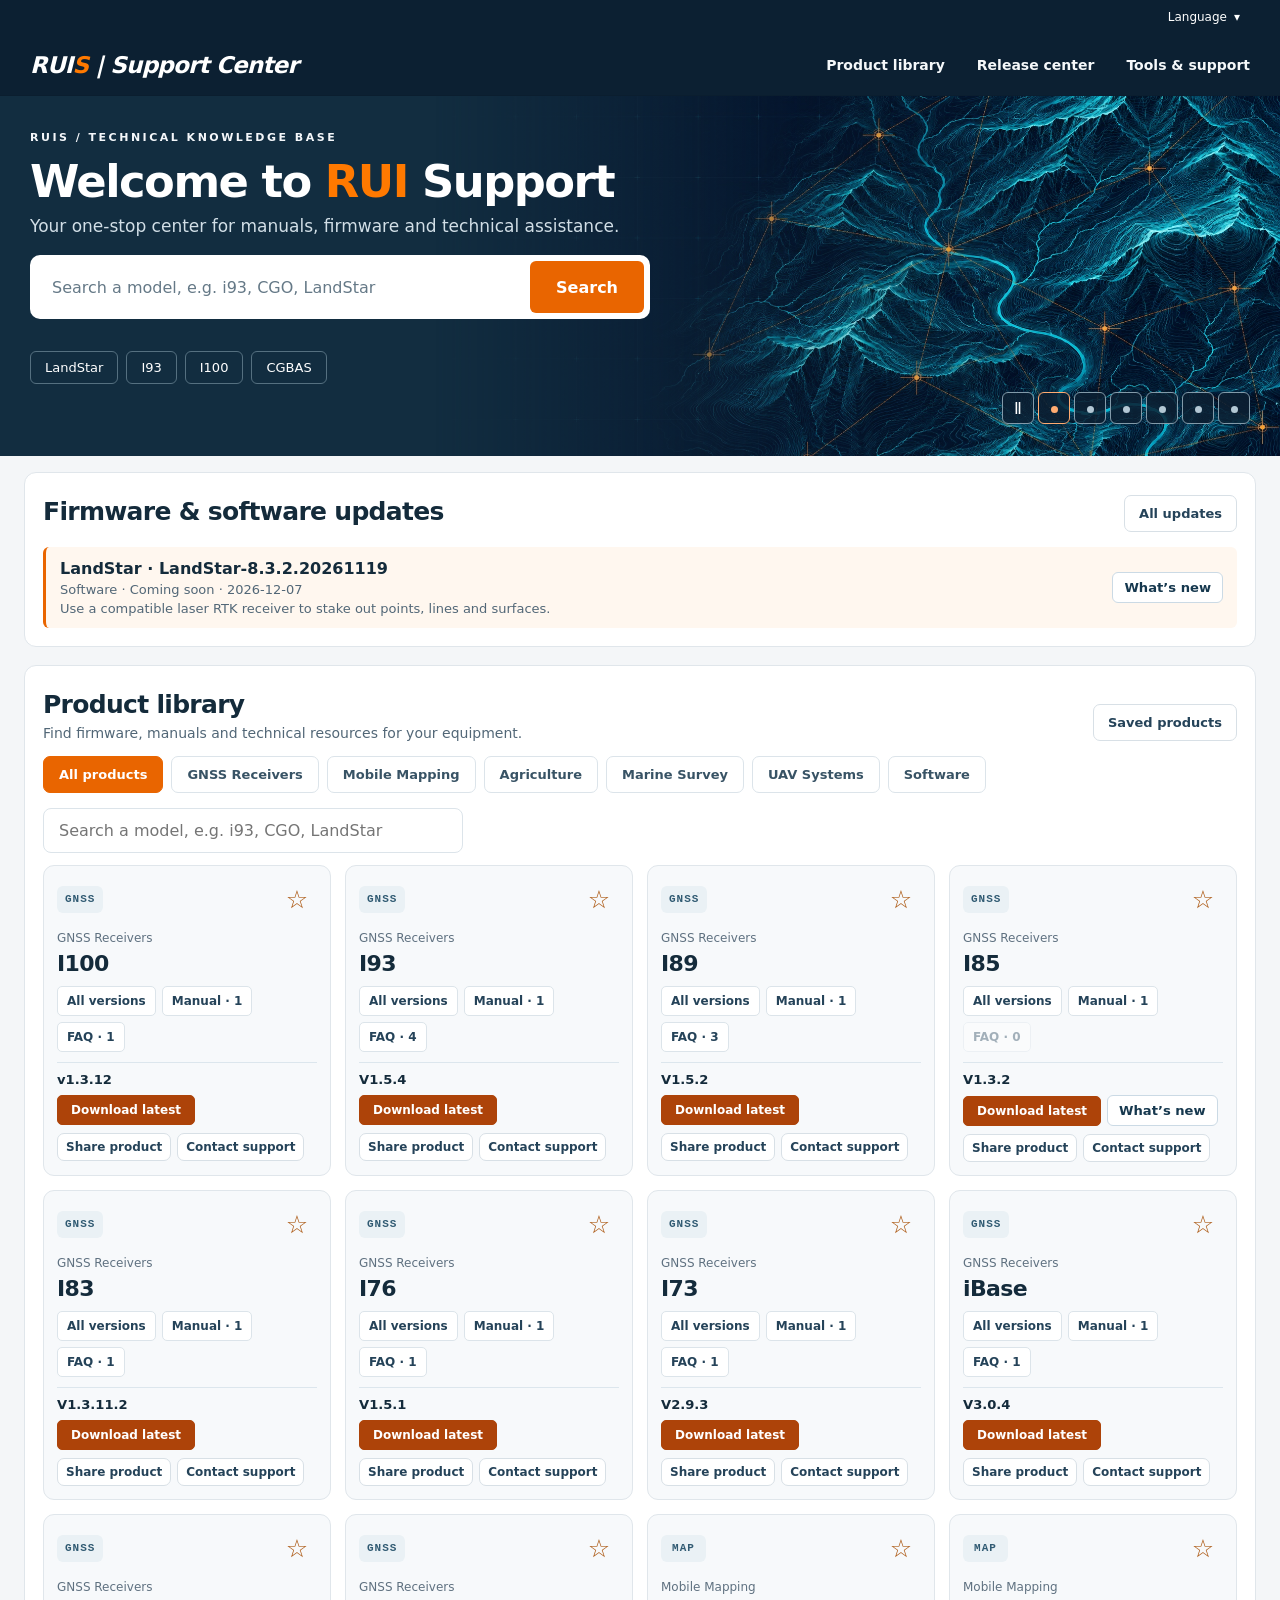
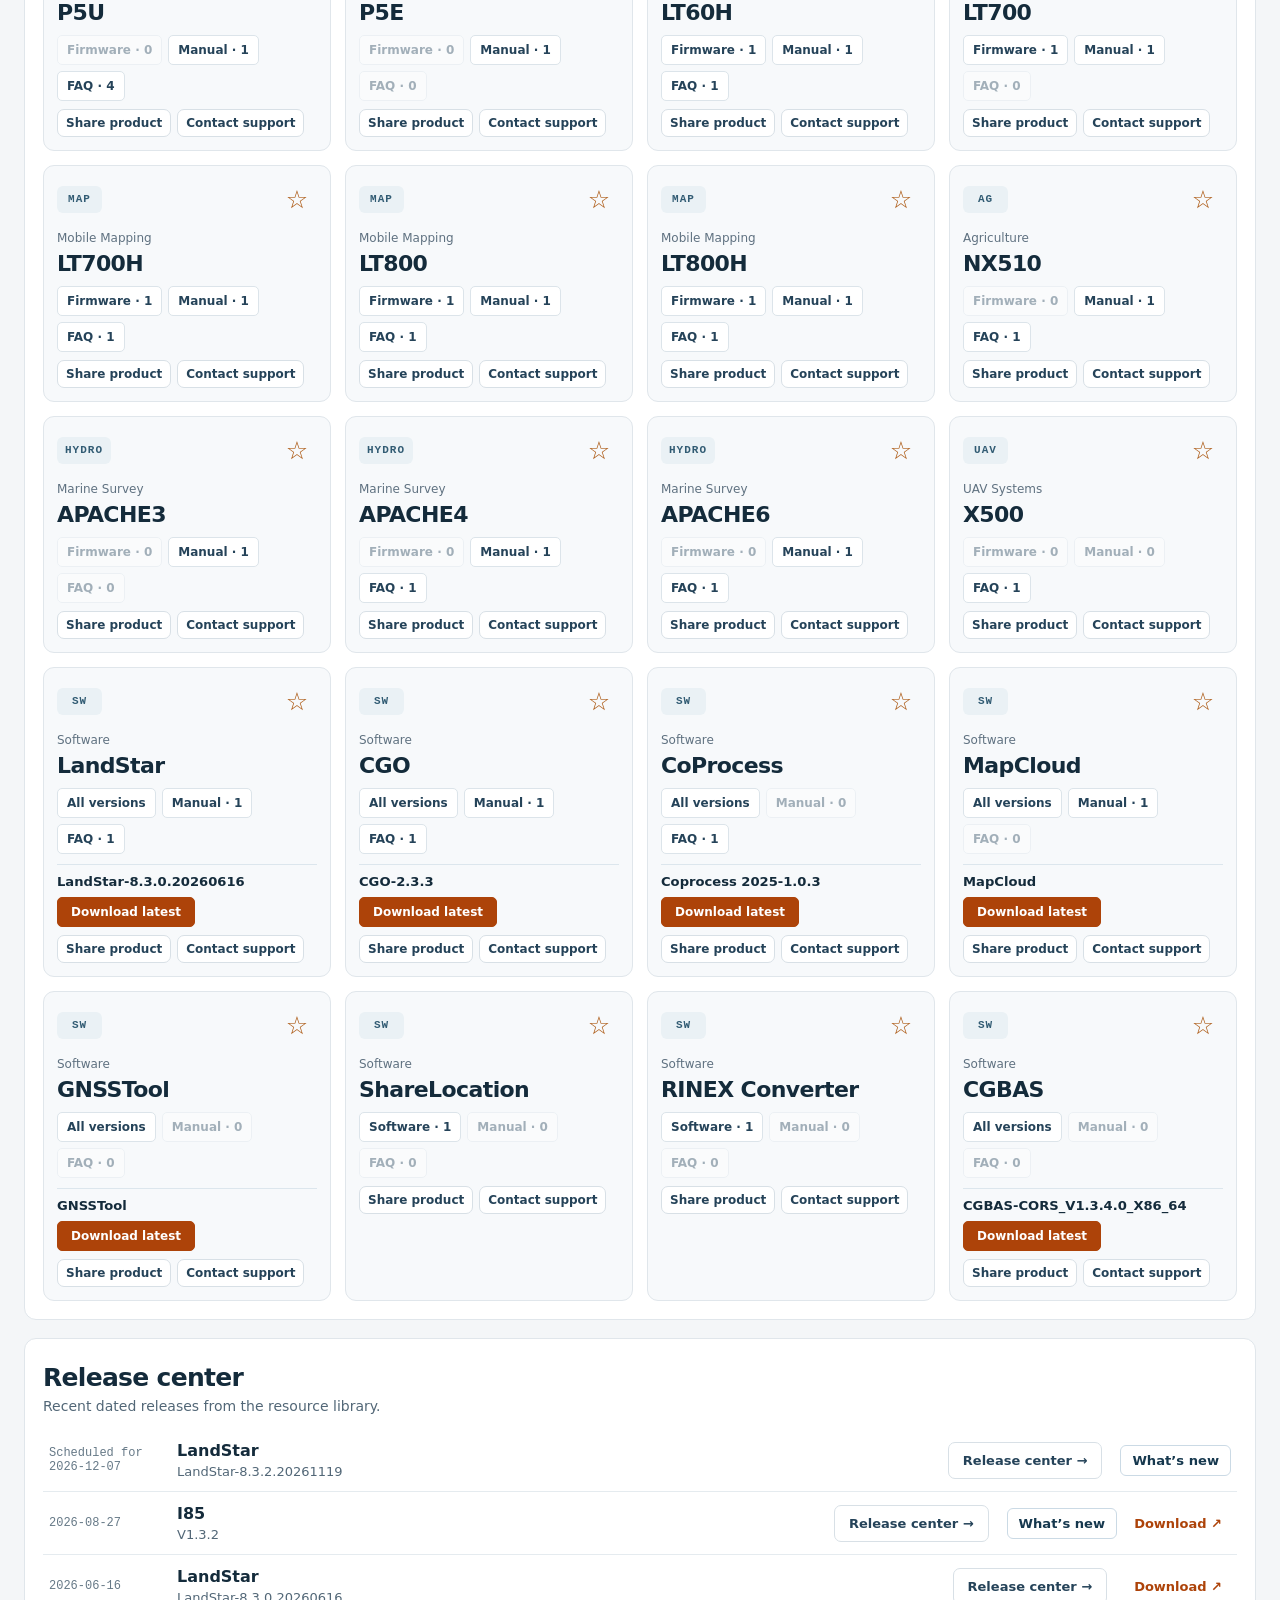
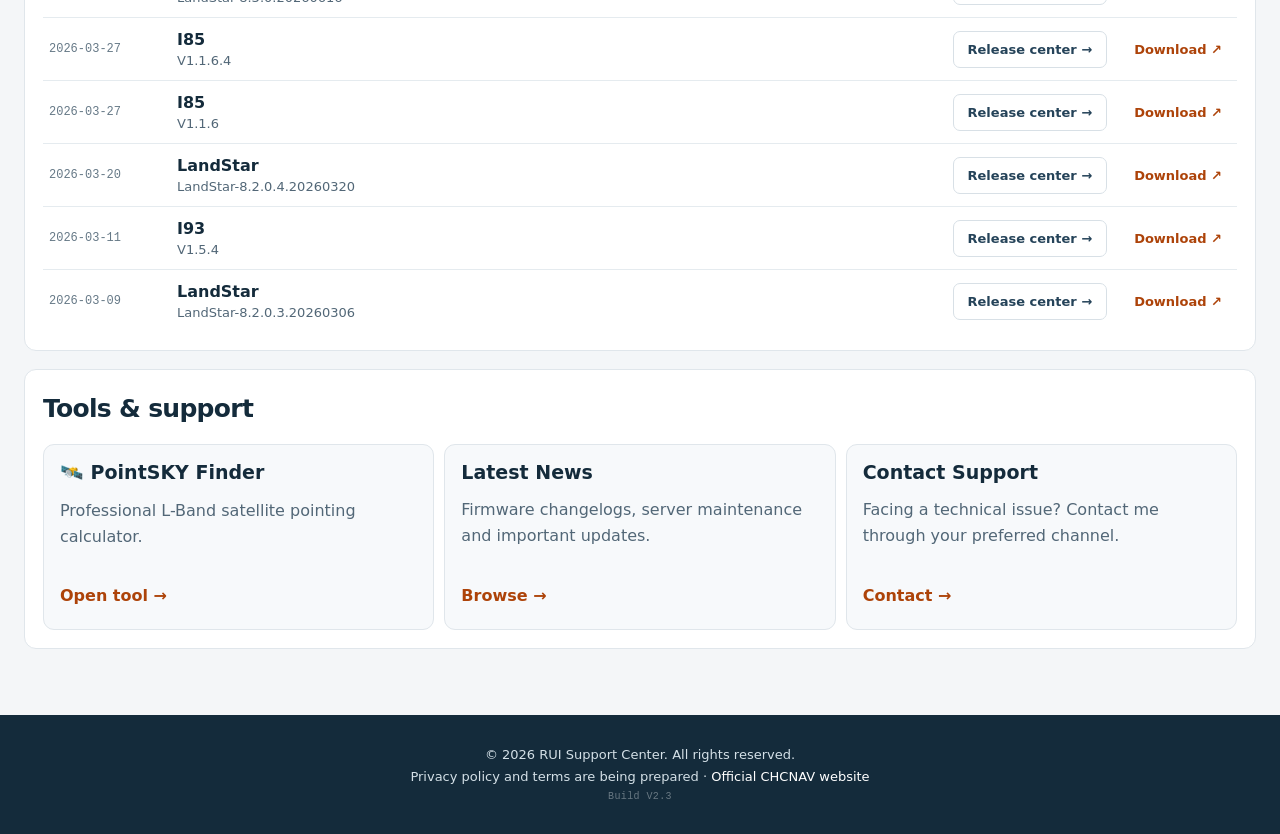
==== commit 997eca62: "Publish release highlights and product support shortcuts" ====
--- a/index.html
+++ b/index.html
@@ -8,7 +8,7 @@
     <meta name="application-version" content="20261124.2">
     <title>RUI Support Center</title>
 
-    <link rel="stylesheet" href="style.css?v=preview1">
+    <link rel="stylesheet" href="style.css?v=preview2">
 
     <!-- ECharts 5 no longer ships map data; this script only registers the world map dataset. -->
 
@@ -76,7 +76,7 @@
             </div>
         </section>
         <div class="hub-wrap">
-          <div id="hubStats" class="hub-stats"></div>
+          <section id="recentUpdates" class="hub-section recent-updates" hidden></section>
           <section id="catalog" class="hub-section"><div class="section-head"><div><span class="eyebrow">01 / RESOURCE LIBRARY</span><h2 data-i18n="hub_products">Products</h2><p data-i18n="hub_catalog_desc">Find the right resources for your equipment.</p></div><button id="savedToggle" class="secondary-btn" type="button" aria-pressed="false" data-i18n="hub_saved">Saved products</button></div><div id="categoryFilters" class="category-filters"></div><label class="sr-only" for="catalogSearch" data-i18n="search_label">Search</label><input id="catalogSearch" class="catalog-search" type="search" data-i18n="search_placeholder" placeholder="Search model"><div id="productGrid" class="product-grid"></div></section>
           <section id="releases" class="hub-section"><div class="section-head"><div><span class="eyebrow">02 / VERSION HISTORY</span><h2 data-i18n="hub_releases">Release center</h2><p data-i18n="hub_release_desc">Latest dated releases from the resource library.</p></div></div><div id="releaseList" class="release-list"></div></section>
           <section id="tools" class="hub-section"><div class="section-head"><div><span class="eyebrow">03 / FIELD WORKSPACE</span><h2 data-i18n="hub_tools">Tools & support</h2></div></div>
@@ -287,9 +287,10 @@
     </div>
     <noscript><p class="noscript-message">This website requires JavaScript to display support resources.</p></noscript>
     <script src="data.js?v=20261125.1"></script>
-    <script src="main.js?v=preview1"></script>
+    <script src="main.js?v=preview2"></script>
     <script src="visual.js?v=2.3"></script>
     <script src="release-notes.js?v=preview1"></script>
-    <script src="hub.js?v=preview1"></script>
+    <script src="product-links.js?v=preview2"></script>
+    <script src="hub.js?v=preview2"></script>
 </body>
 </html>
--- a/style.css
+++ b/style.css
@@ -1954,3 +1954,16 @@
     .release-row-actions .release-download { padding: 7px 3px; }
     .firmware-item .release-row-actions { flex: 0 1 auto; }
 }
+
+.recent-updates { margin-top: 16px; }
+.recent-updates[hidden] { display: none; }
+.recent-update { display: flex; justify-content: space-between; align-items: center; gap: 12px; padding: 12px 14px; border-inline-start: 3px solid #e96500; background: #fff7ef; border-radius: 6px; }
+.recent-update + .recent-update { margin-top: 8px; }
+.product-shortcuts { display: flex; align-items: center; gap: 6px; flex-wrap: wrap; margin-top: 8px; grid-column: 1 / -1; }
+.product-shortcuts .secondary-btn { font-size: .75rem; padding: 6px 8px; }
+.product-latest { grid-column: 1 / -1; margin-top: 10px; padding-top: 9px; border-top: 1px solid #dce6ed; overflow-wrap: anywhere; font-size: .82rem; }
+.latest-download { color: #fff; background: #ad4309; border-color: #ad4309; }
+.latest-download:hover { background: #873404; }
+@media (max-width: 560px) {
+    .recent-update { align-items: flex-start; flex-direction: column; }
+}
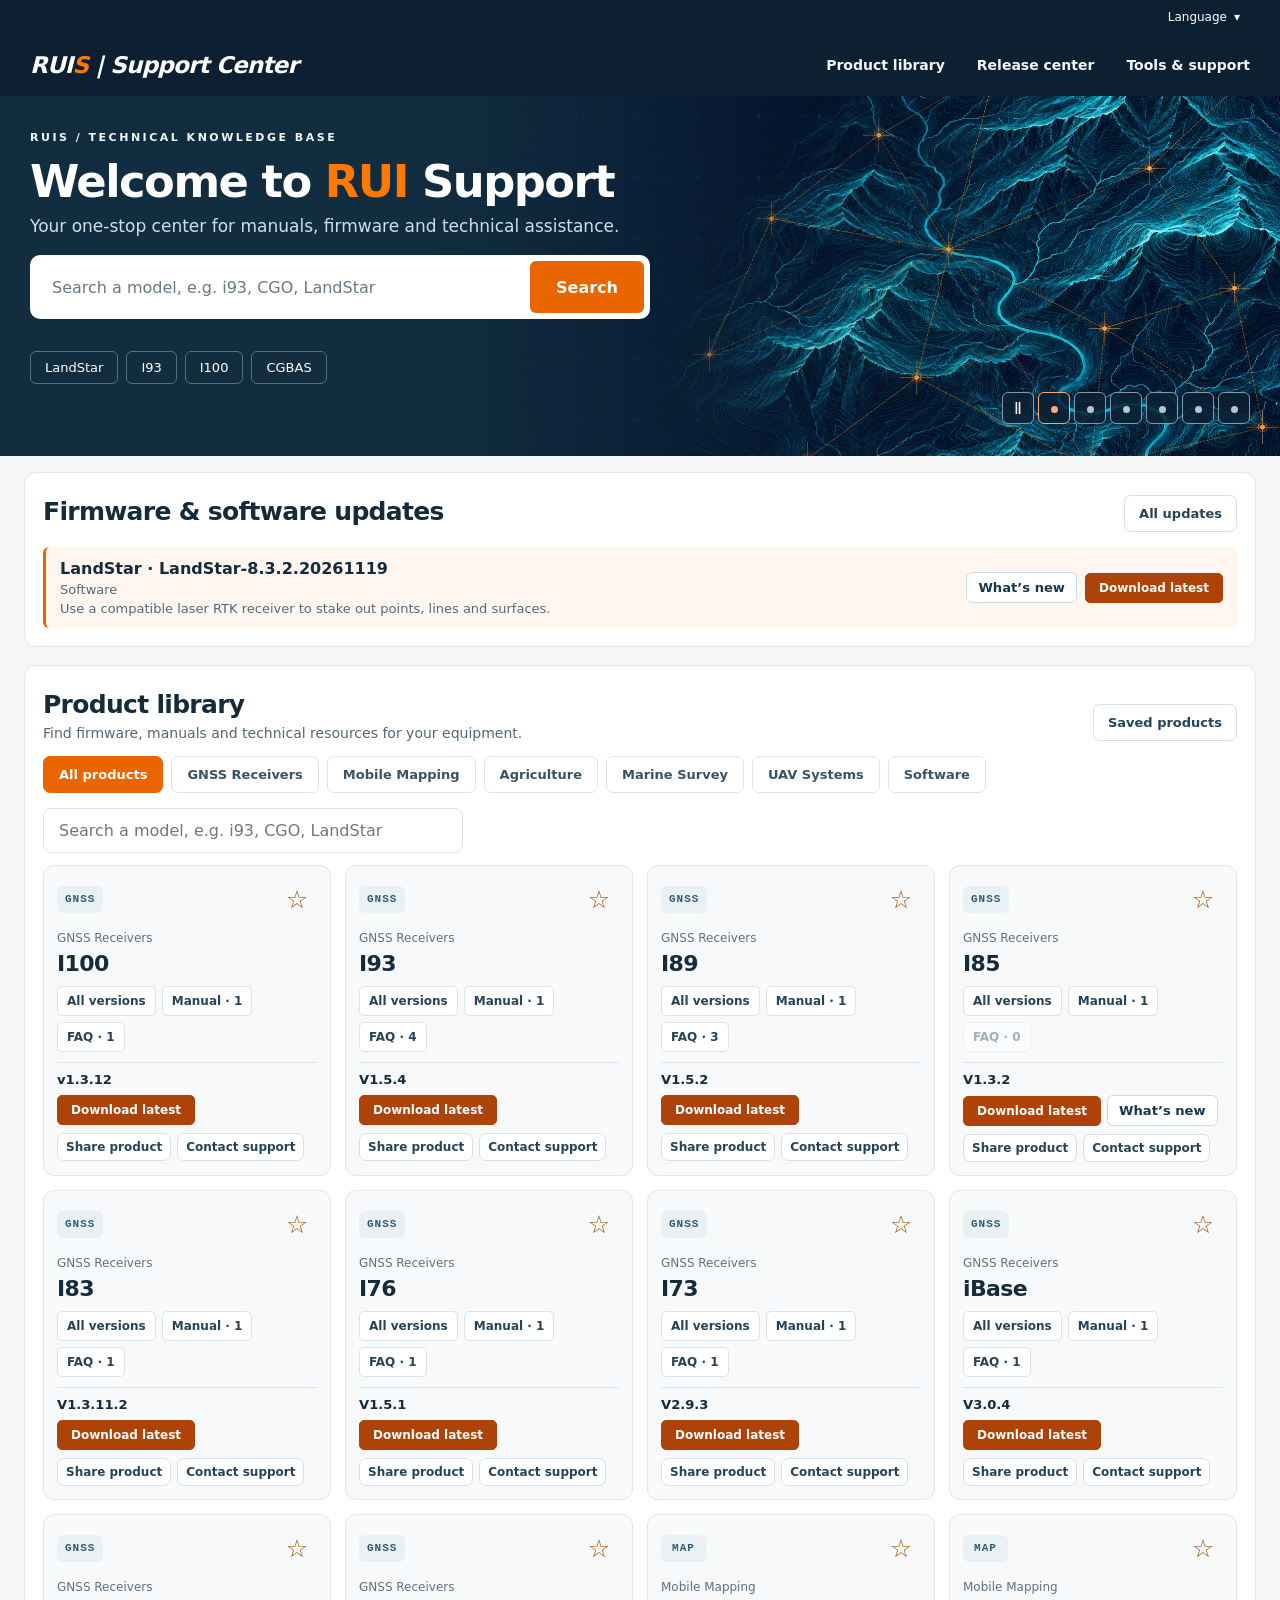
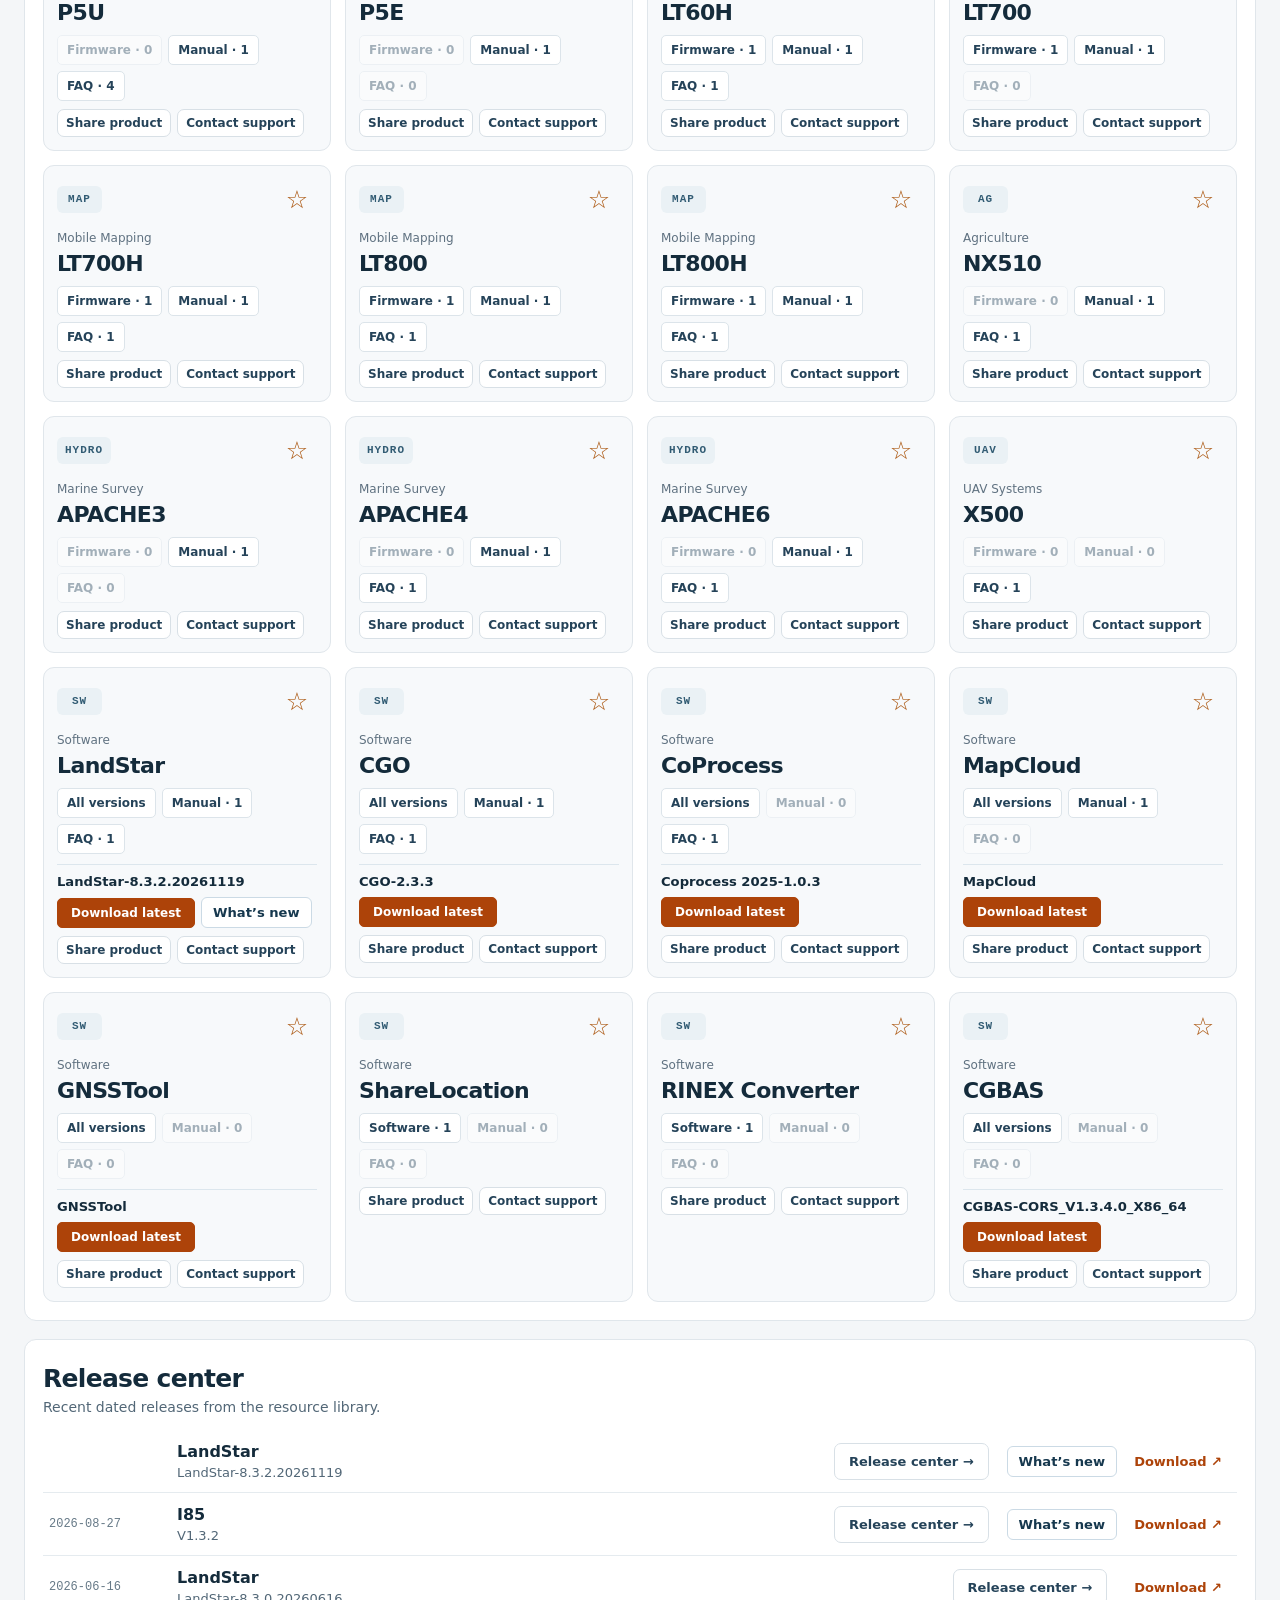
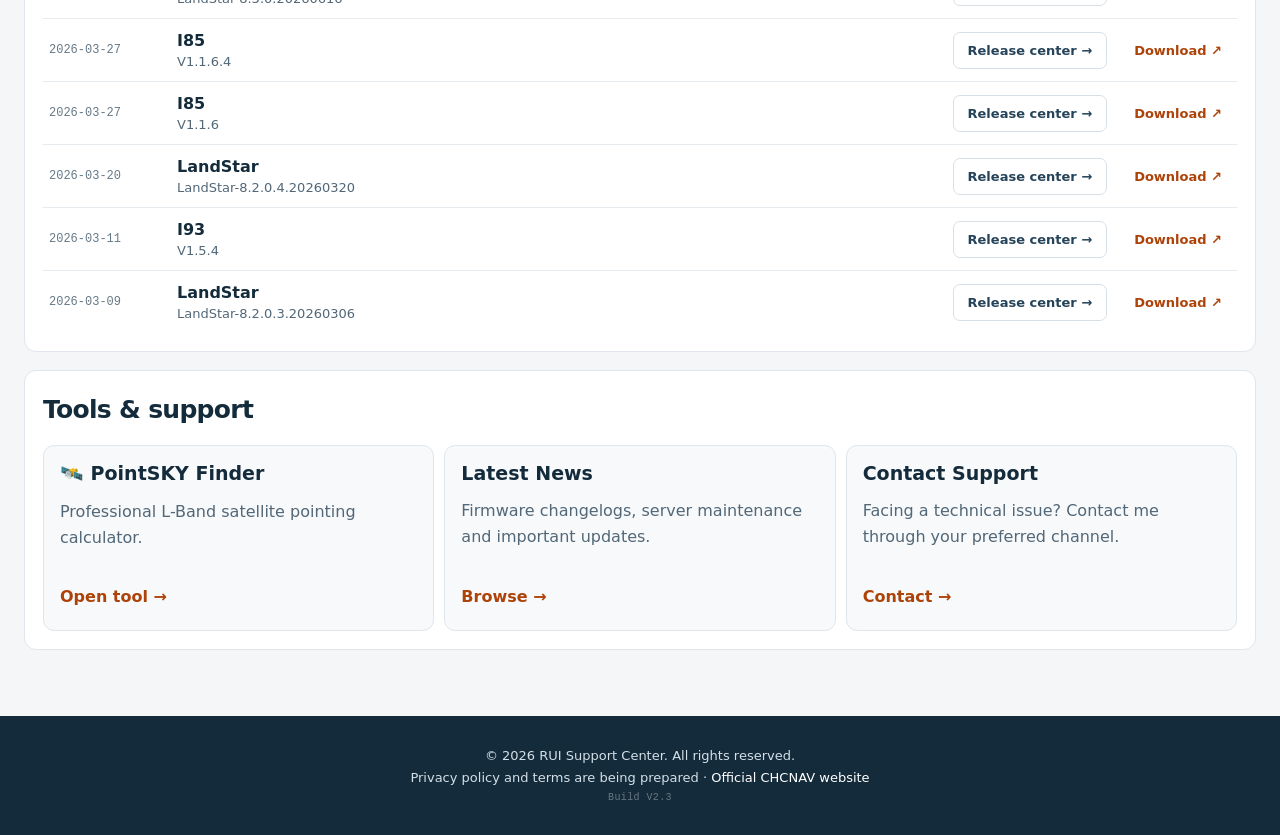
==== commit 929409c0: "Make LandStar 8.3.2 available for immediate download" ====
--- a/index.html
+++ b/index.html
@@ -12,6 +12,8 @@
 
     <!-- ECharts 5 no longer ships map data; this script only registers the world map dataset. -->
 
+    <link rel="icon" type="image/png" sizes="128x128" href="assets/favicon-rui-128.png">
+    <link rel="icon" type="image/png" sizes="16x16" href="assets/favicon-rui-16.png">
 </head>
 <body>
     <a class="skip-link" href="#mainContent">跳转到主要内容</a>
@@ -286,11 +288,11 @@
         </div>
     </div>
     <noscript><p class="noscript-message">This website requires JavaScript to display support resources.</p></noscript>
-    <script src="data.js?v=20261125.1"></script>
-    <script src="main.js?v=preview2"></script>
+    <script src="data.js?v=landstar-hotfix1"></script>
+    <script src="main.js?v=landstar-hotfix1"></script>
     <script src="visual.js?v=2.3"></script>
     <script src="release-notes.js?v=preview1"></script>
-    <script src="product-links.js?v=preview2"></script>
-    <script src="hub.js?v=preview2"></script>
+    <script src="product-links.js?v=landstar-hotfix1"></script>
+    <script src="hub.js?v=landstar-hotfix1"></script>
 </body>
 </html>
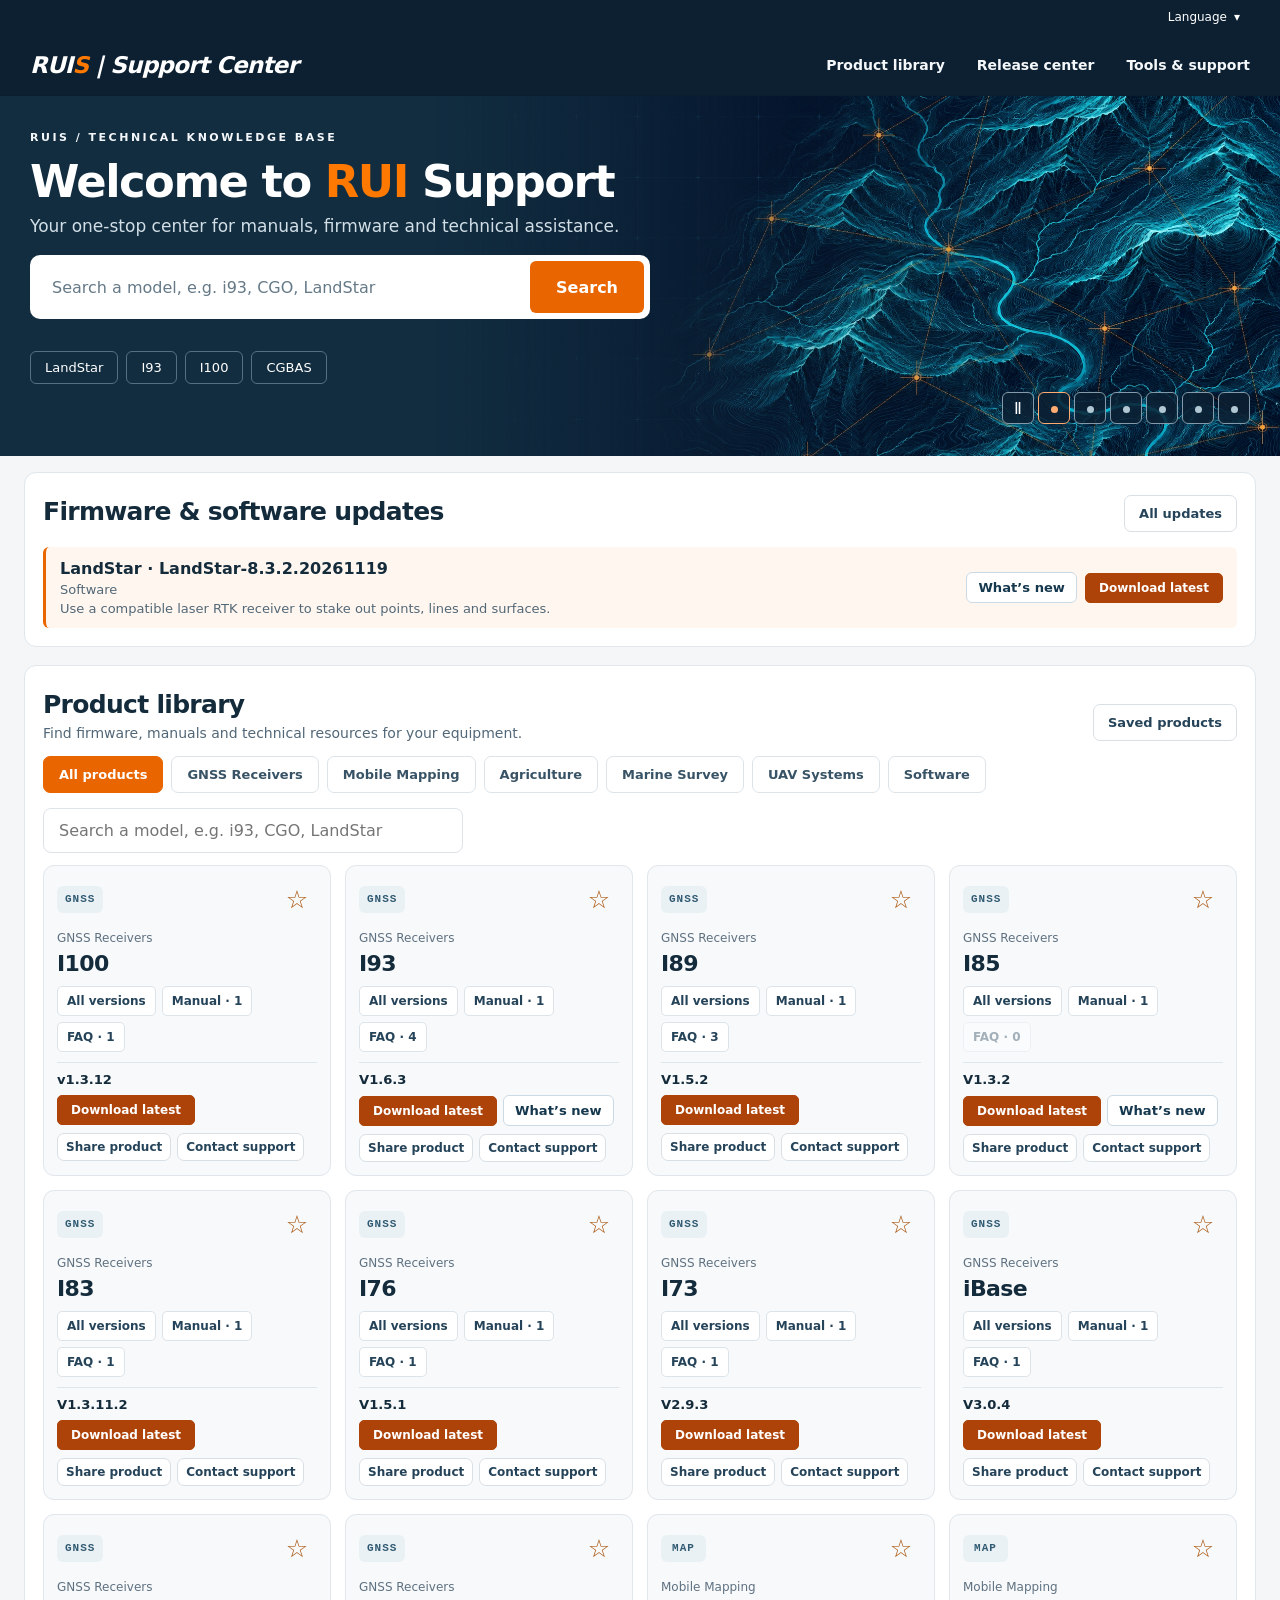
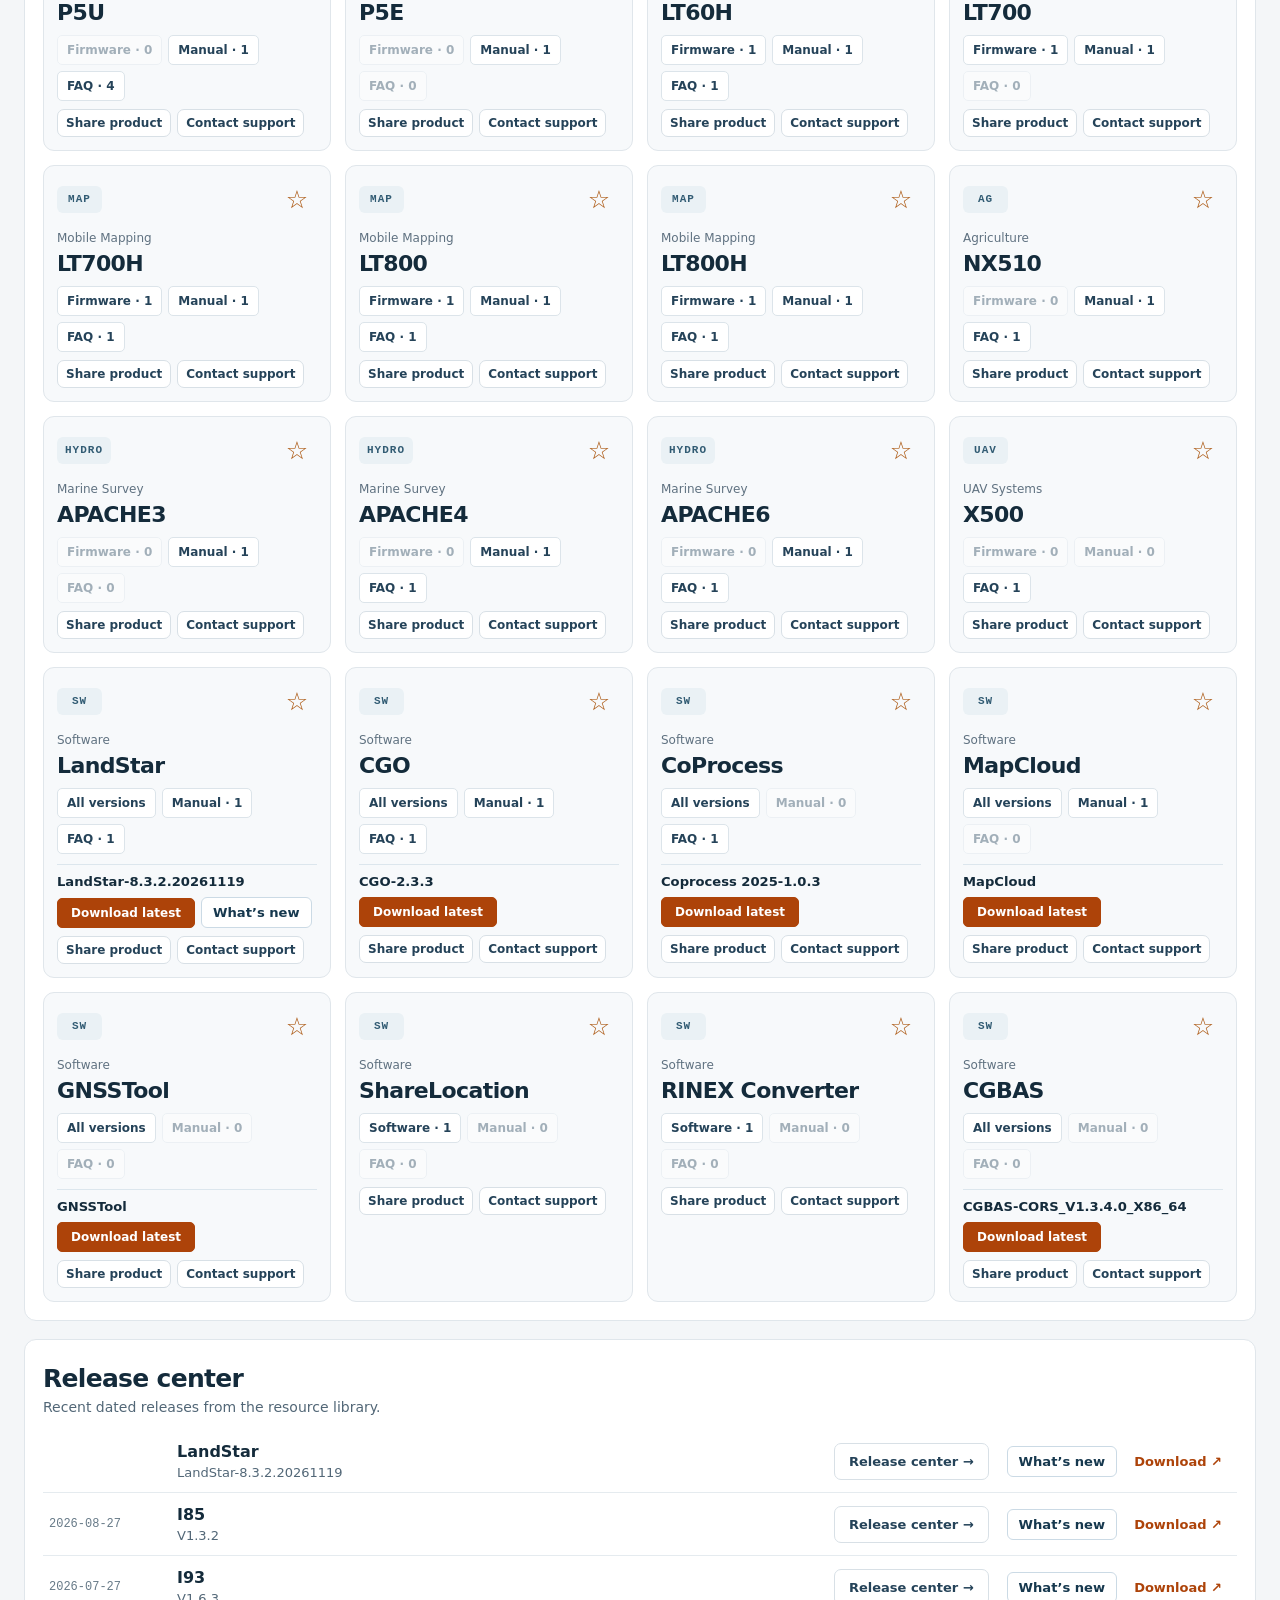
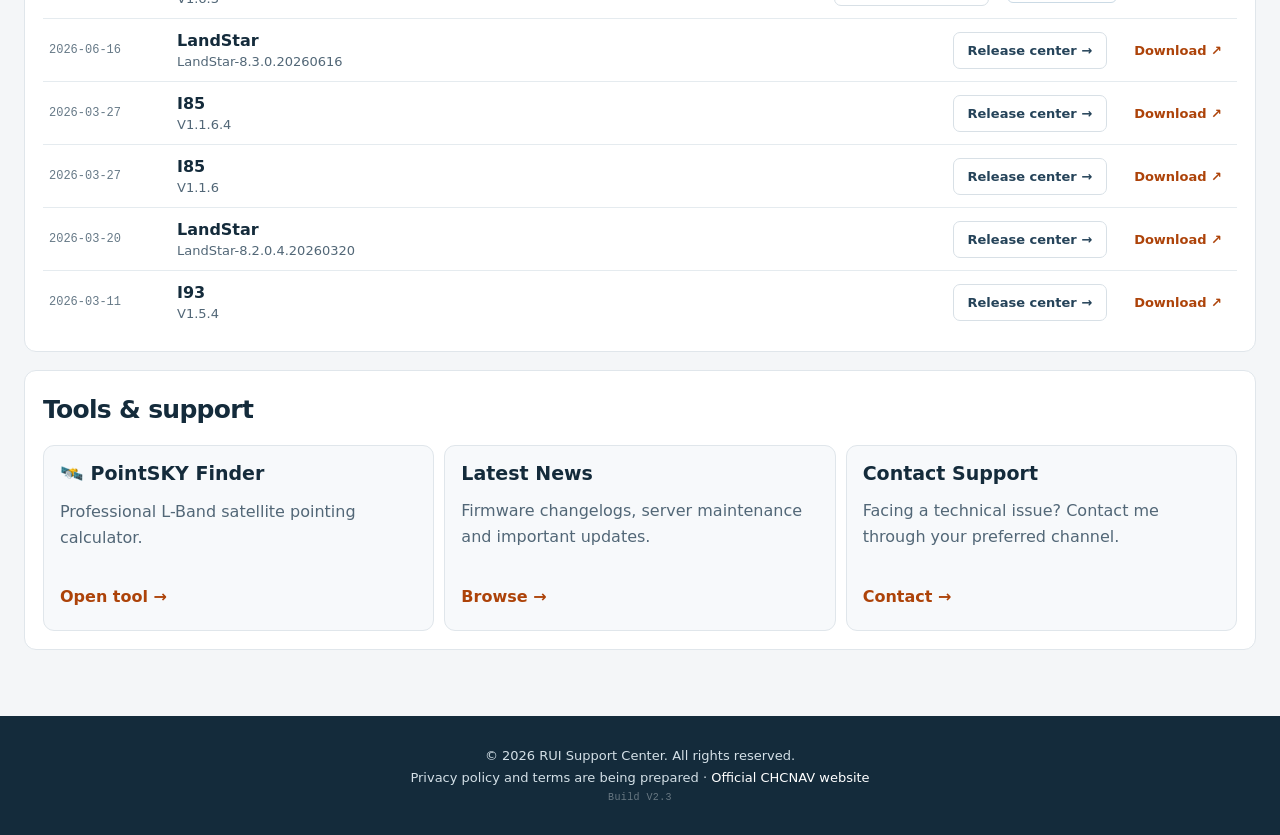
==== commit ce18e006: "Publish i93 firmware V1.6.3 and localized release notes" ====
--- a/index.html
+++ b/index.html
@@ -140,7 +140,7 @@
                         <strong>WhatsApp</strong>
                         <span>+7 989 577-52-58</span>
                     </a>
-                    <a href="mailto:rui_chen@chcnav.com" class="contact-card email">
+                    <a href="mailto:rui_chen@chcnav.com" class="contact-card email" data-contact-base="mailto:rui_chen&#64;chcnav.com">
                         <span class="icon" aria-hidden="true">📧</span>
                         <strong>Email</strong>
                         <span data-i18n="send_email">发送邮件</span>
@@ -284,15 +284,16 @@
                     <select id="releaseNotesLanguage"></select>
                 </div>
                 <ul id="releaseNotesEntries"></ul>
+                <a id="releaseNotesSource" target="_blank" rel="noopener noreferrer" hidden>CHCNAV PDF</a>
             </div>
         </div>
     </div>
     <noscript><p class="noscript-message">This website requires JavaScript to display support resources.</p></noscript>
-    <script src="data.js?v=landstar-hotfix1"></script>
-    <script src="main.js?v=landstar-hotfix1"></script>
+    <script src="data.js?v=i93-163"></script>
+    <script src="main.js?v=contact-options1"></script>
     <script src="visual.js?v=2.3"></script>
-    <script src="release-notes.js?v=preview1"></script>
-    <script src="product-links.js?v=landstar-hotfix1"></script>
+    <script src="release-notes.js?v=i93-163"></script>
+    <script src="product-links.js?v=contact-options1"></script>
     <script src="hub.js?v=landstar-hotfix1"></script>
 </body>
 </html>
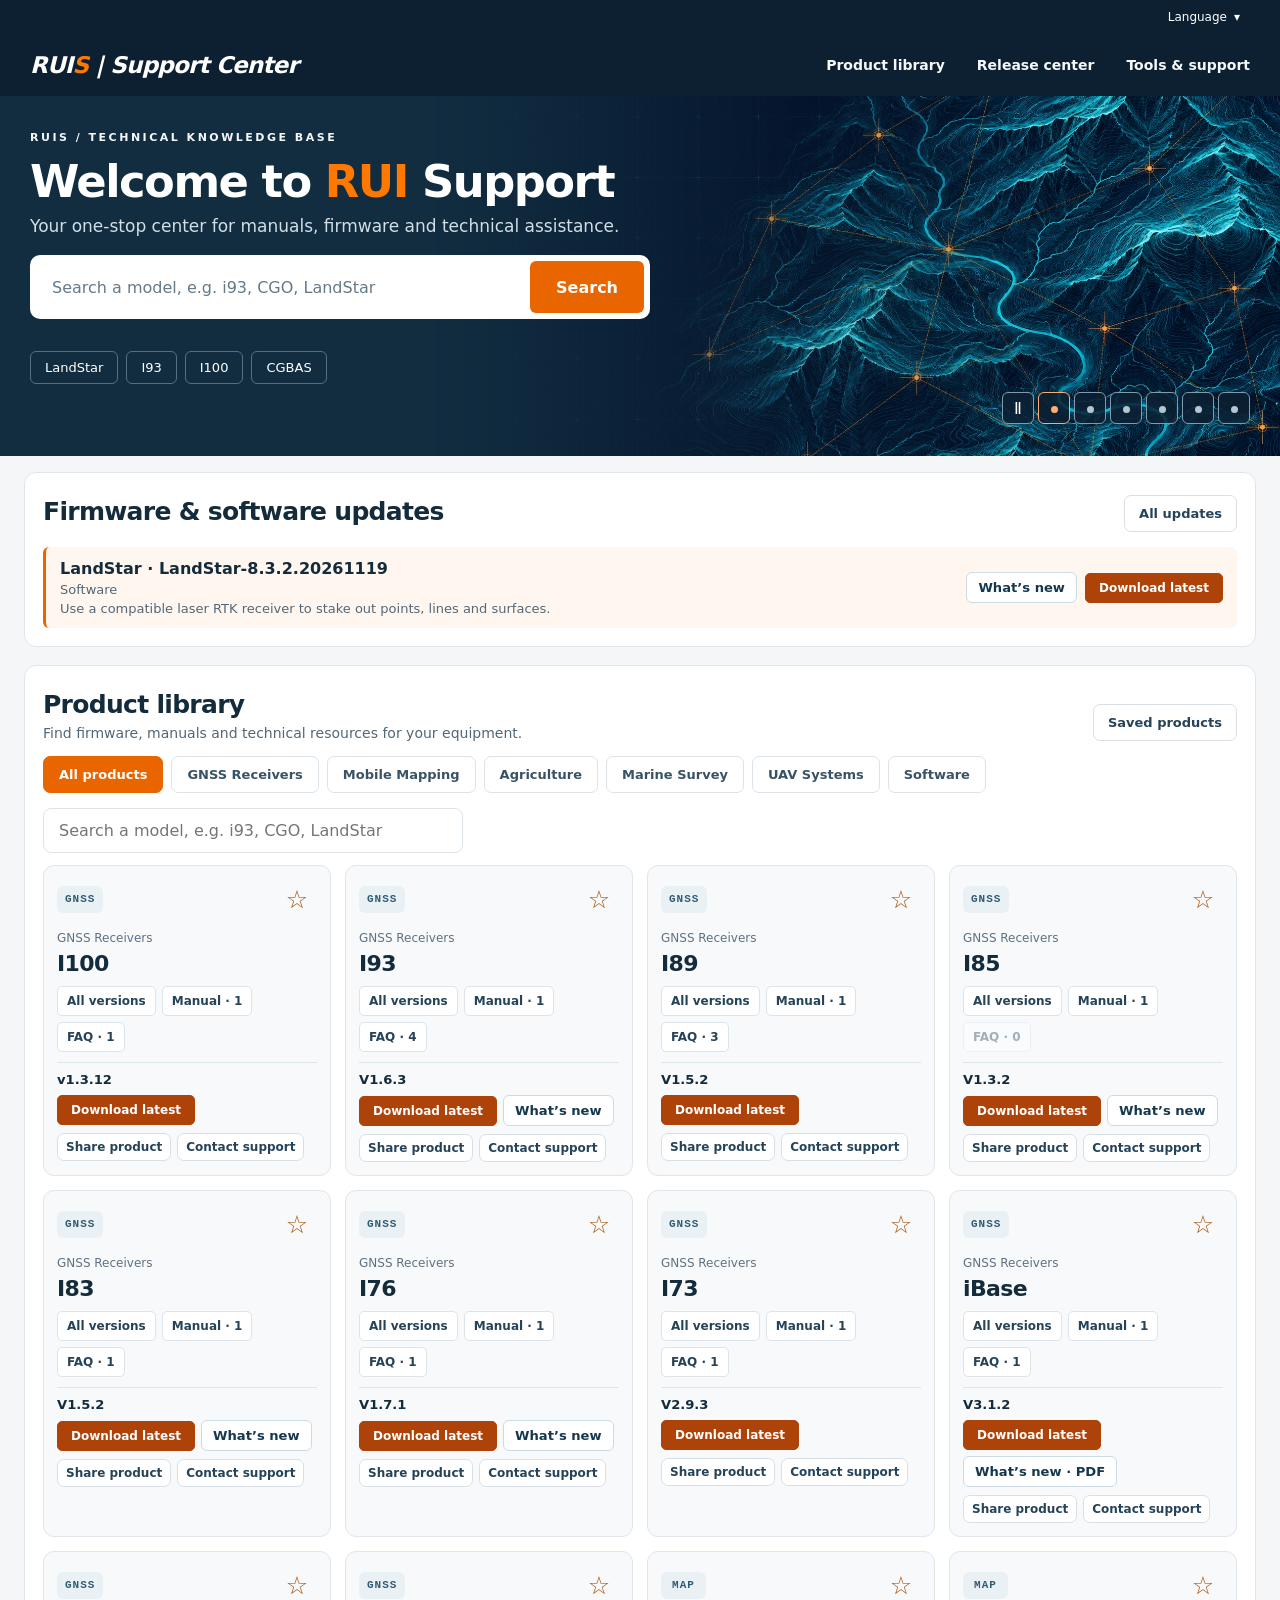
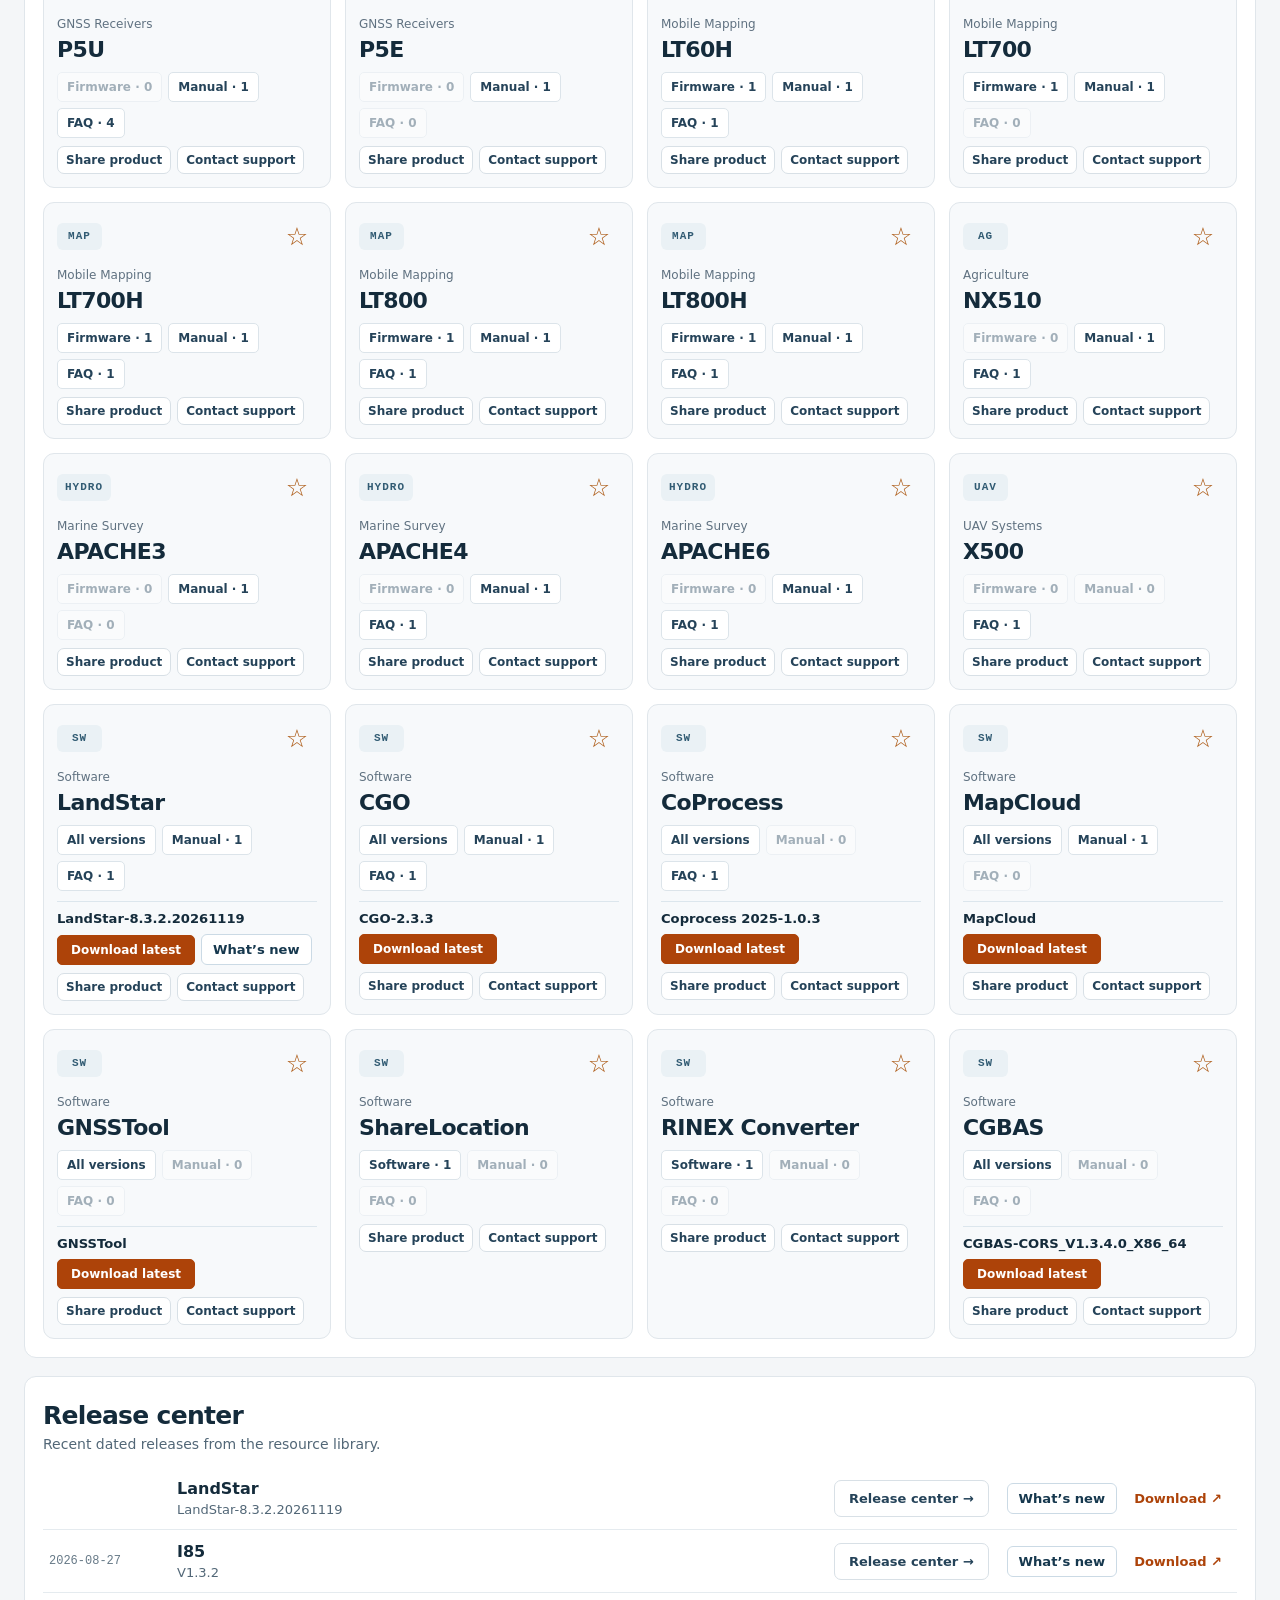
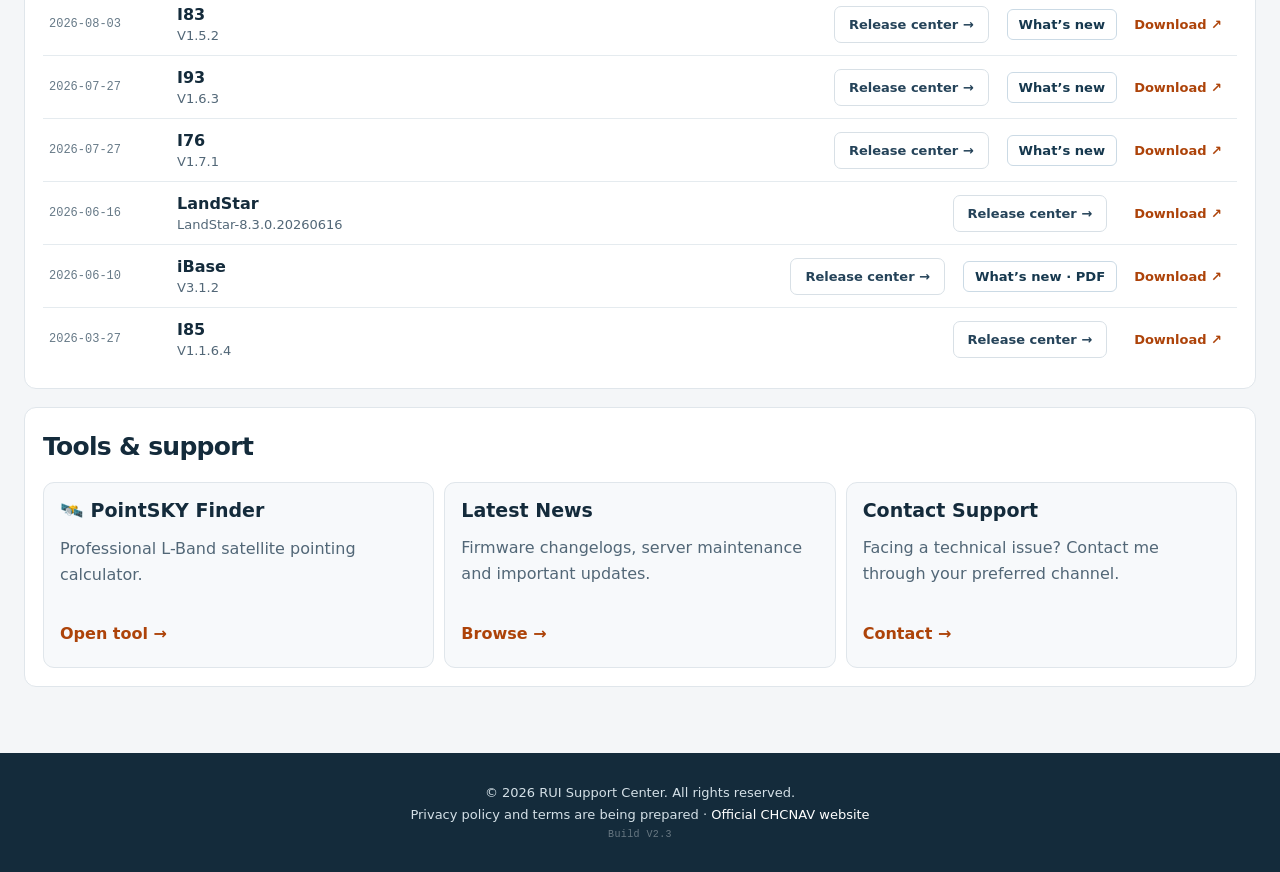
==== commit 07593ad8: "Update i83, i76, and iBase firmware resources" ====
--- a/index.html
+++ b/index.html
@@ -289,10 +289,10 @@
         </div>
     </div>
     <noscript><p class="noscript-message">This website requires JavaScript to display support resources.</p></noscript>
-    <script src="data.js?v=i93-163"></script>
+    <script src="data.js?v=firmware-83-76-base1"></script>
     <script src="main.js?v=contact-options1"></script>
     <script src="visual.js?v=2.3"></script>
-    <script src="release-notes.js?v=i93-163"></script>
+    <script src="release-notes.js?v=firmware-83-76-base1"></script>
     <script src="product-links.js?v=contact-options1"></script>
     <script src="hub.js?v=landstar-hotfix1"></script>
 </body>
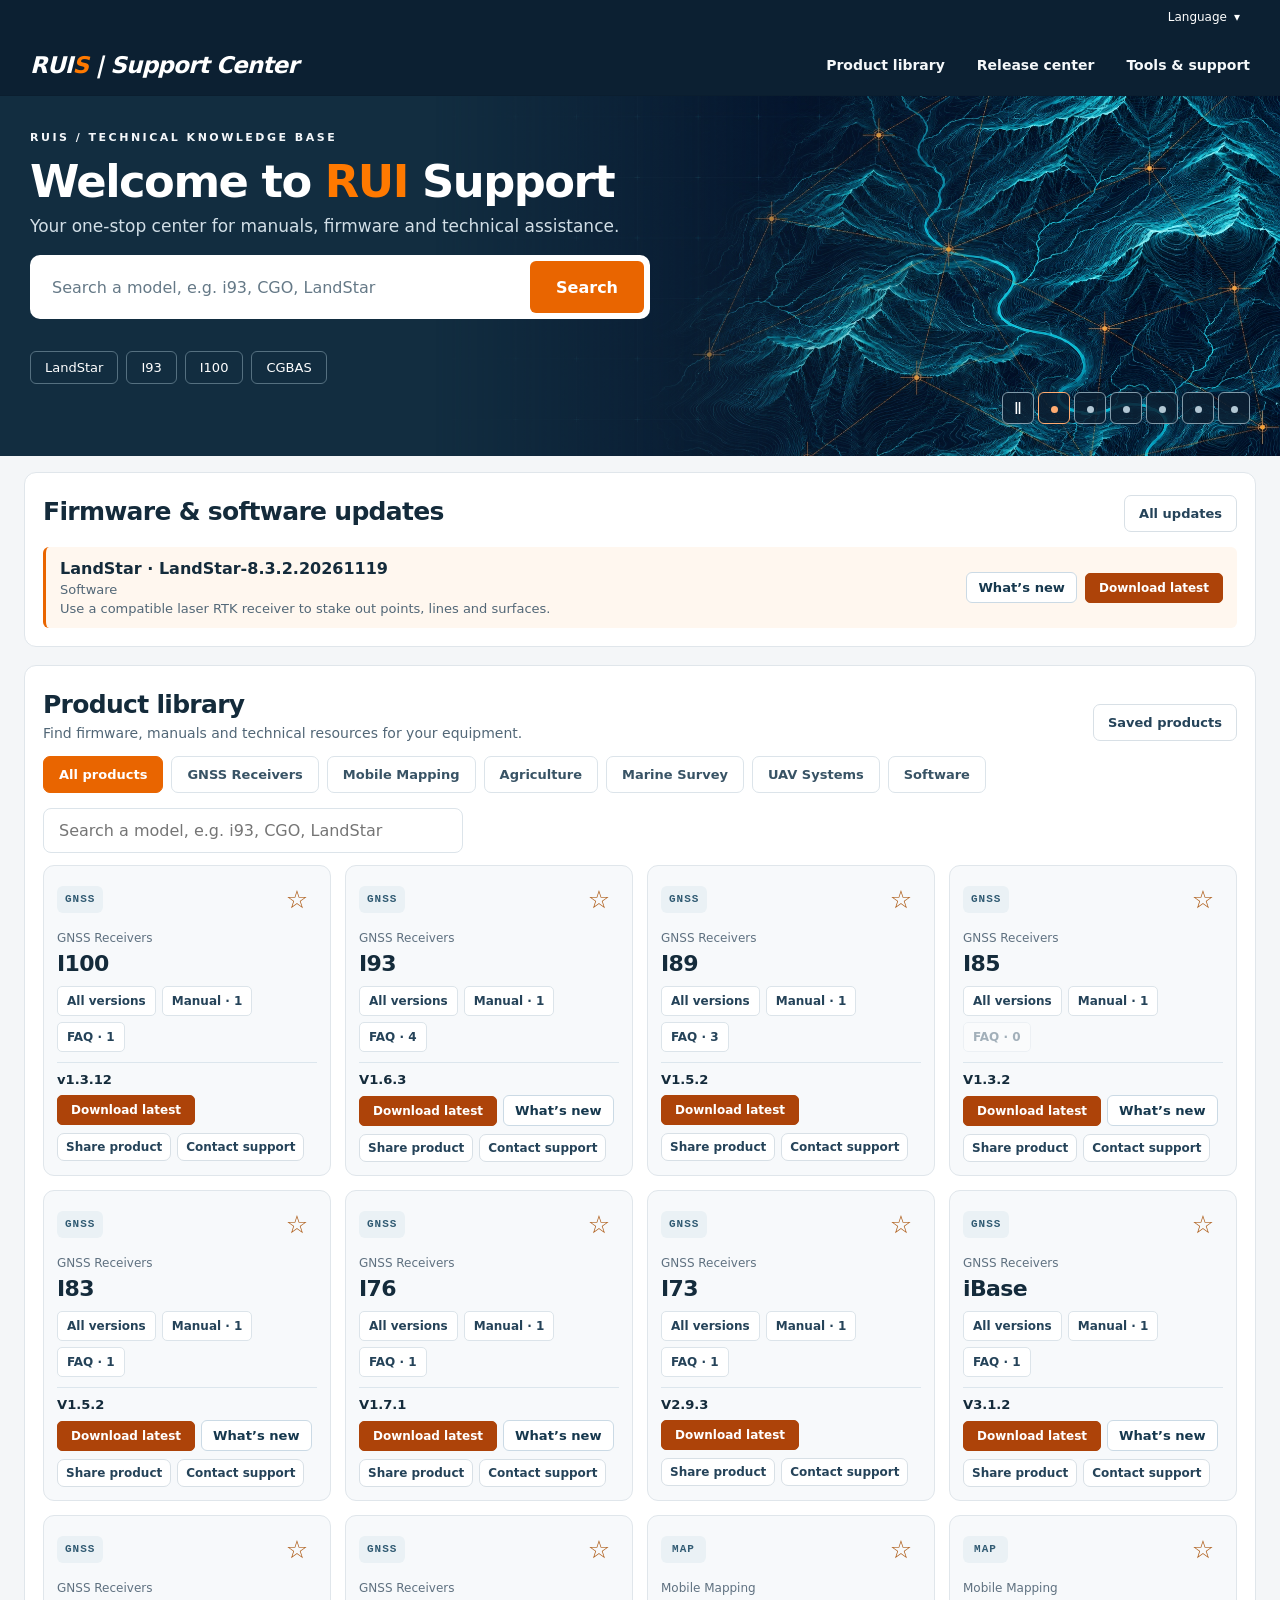
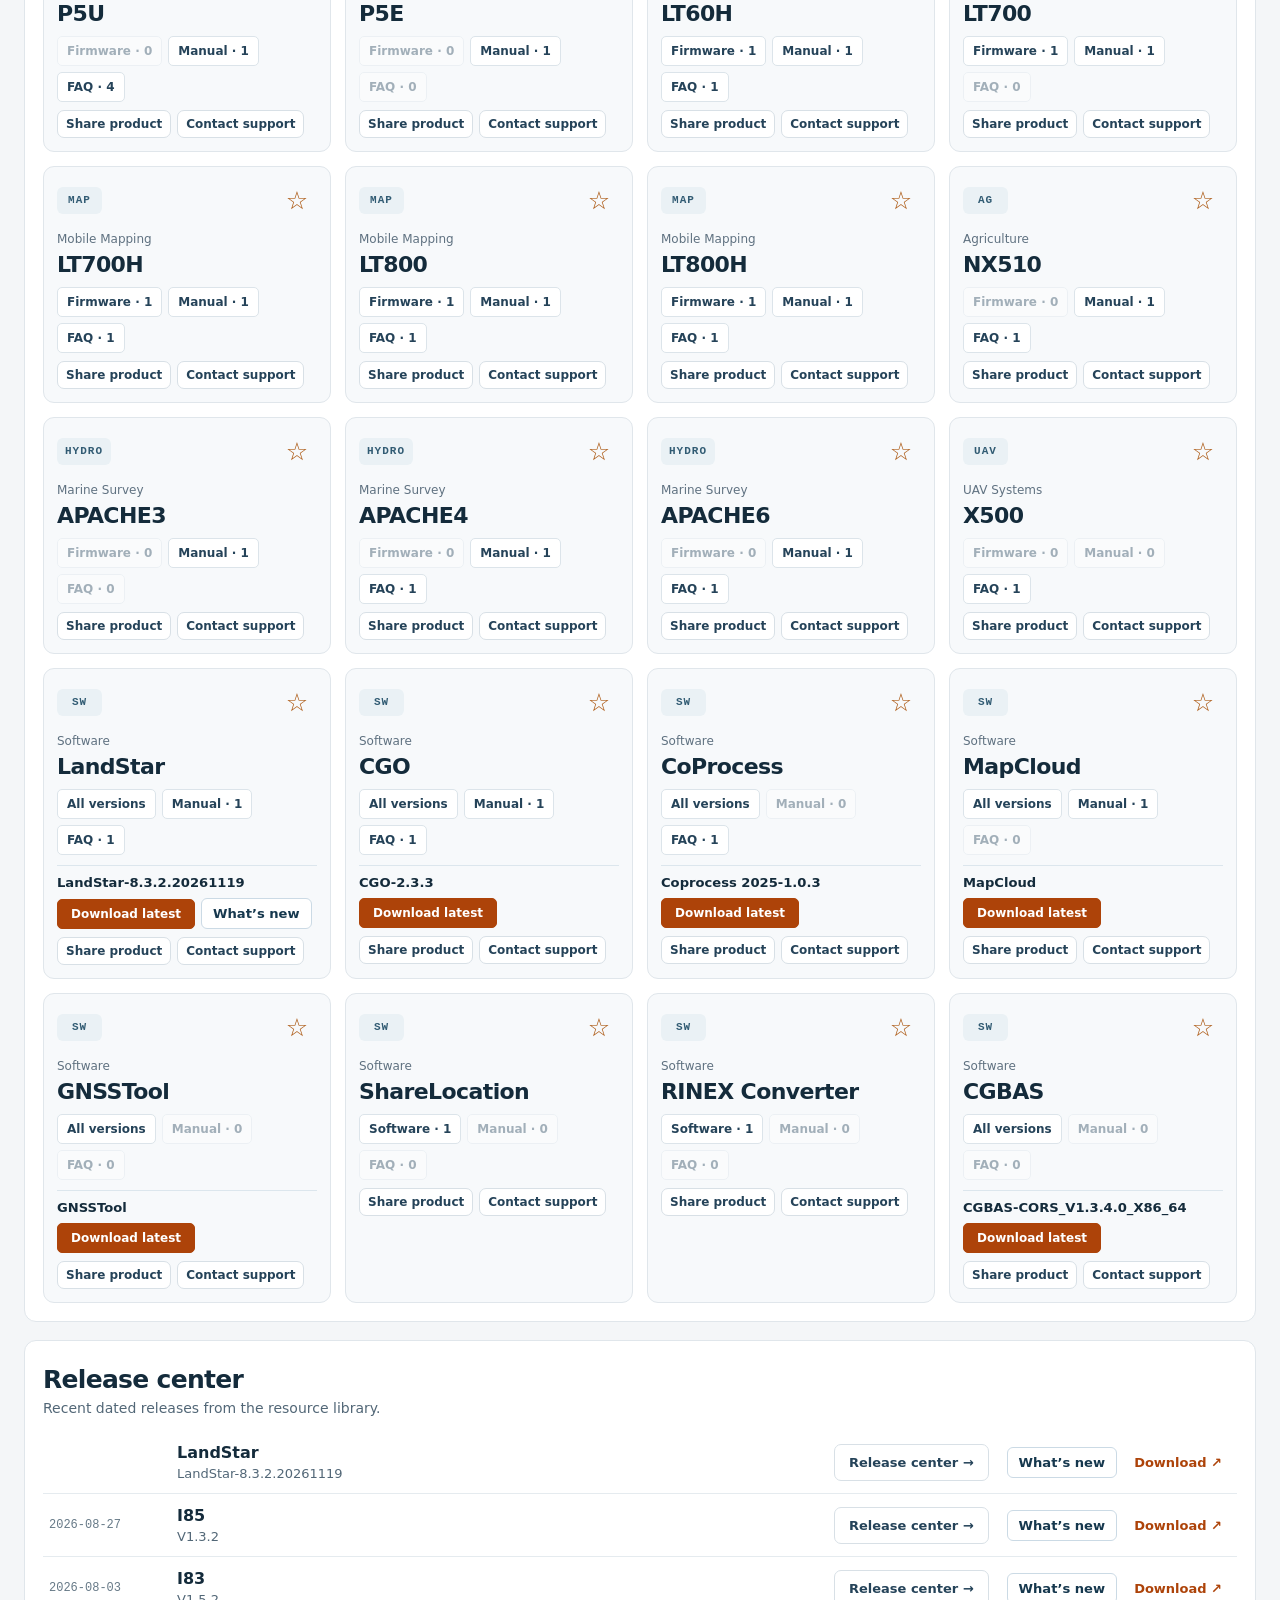
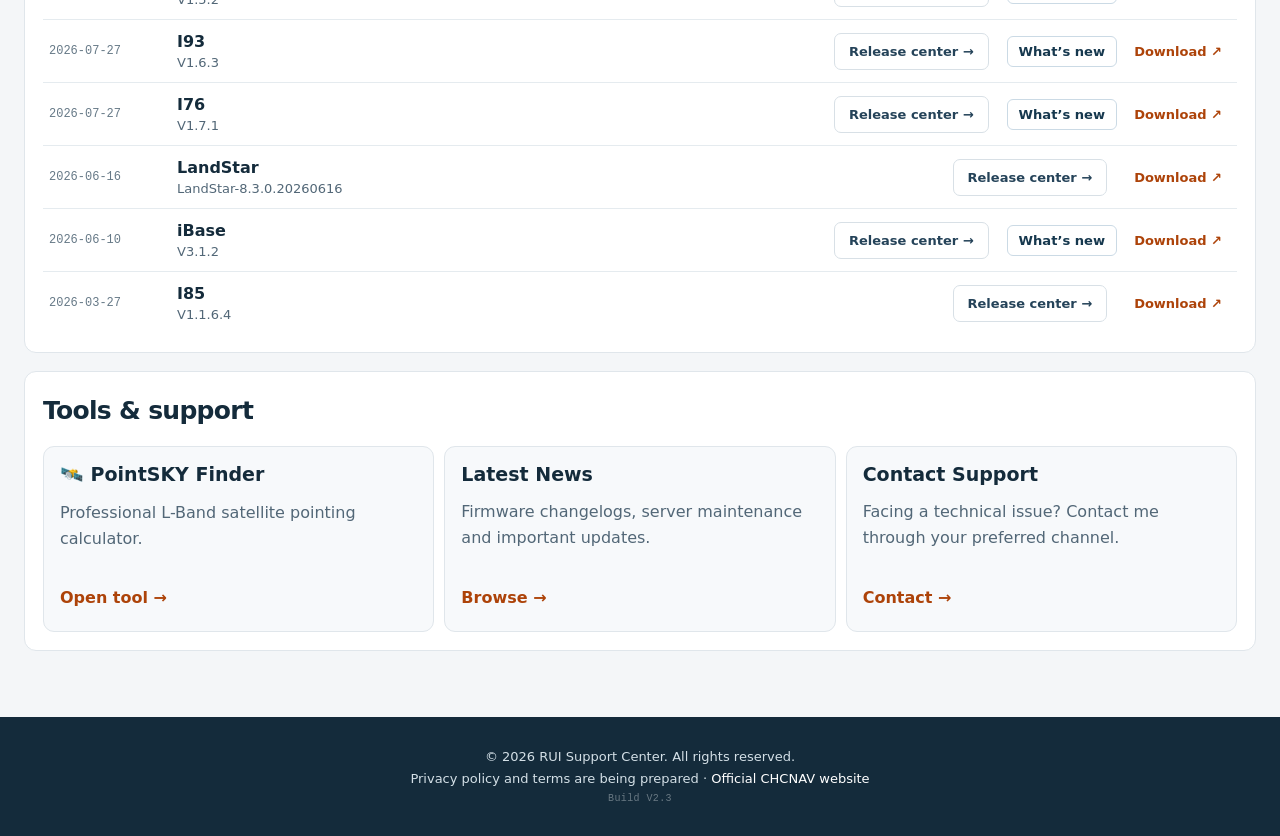
==== commit 0fcb7015: "Add localized iBase update highlights and official link" ====
--- a/index.html
+++ b/index.html
@@ -289,10 +289,10 @@
         </div>
     </div>
     <noscript><p class="noscript-message">This website requires JavaScript to display support resources.</p></noscript>
-    <script src="data.js?v=firmware-83-76-base1"></script>
+    <script src="data.js?v=firmware-83-76-base2"></script>
     <script src="main.js?v=contact-options1"></script>
     <script src="visual.js?v=2.3"></script>
-    <script src="release-notes.js?v=firmware-83-76-base1"></script>
+    <script src="release-notes.js?v=firmware-83-76-base2"></script>
     <script src="product-links.js?v=contact-options1"></script>
     <script src="hub.js?v=landstar-hotfix1"></script>
 </body>
